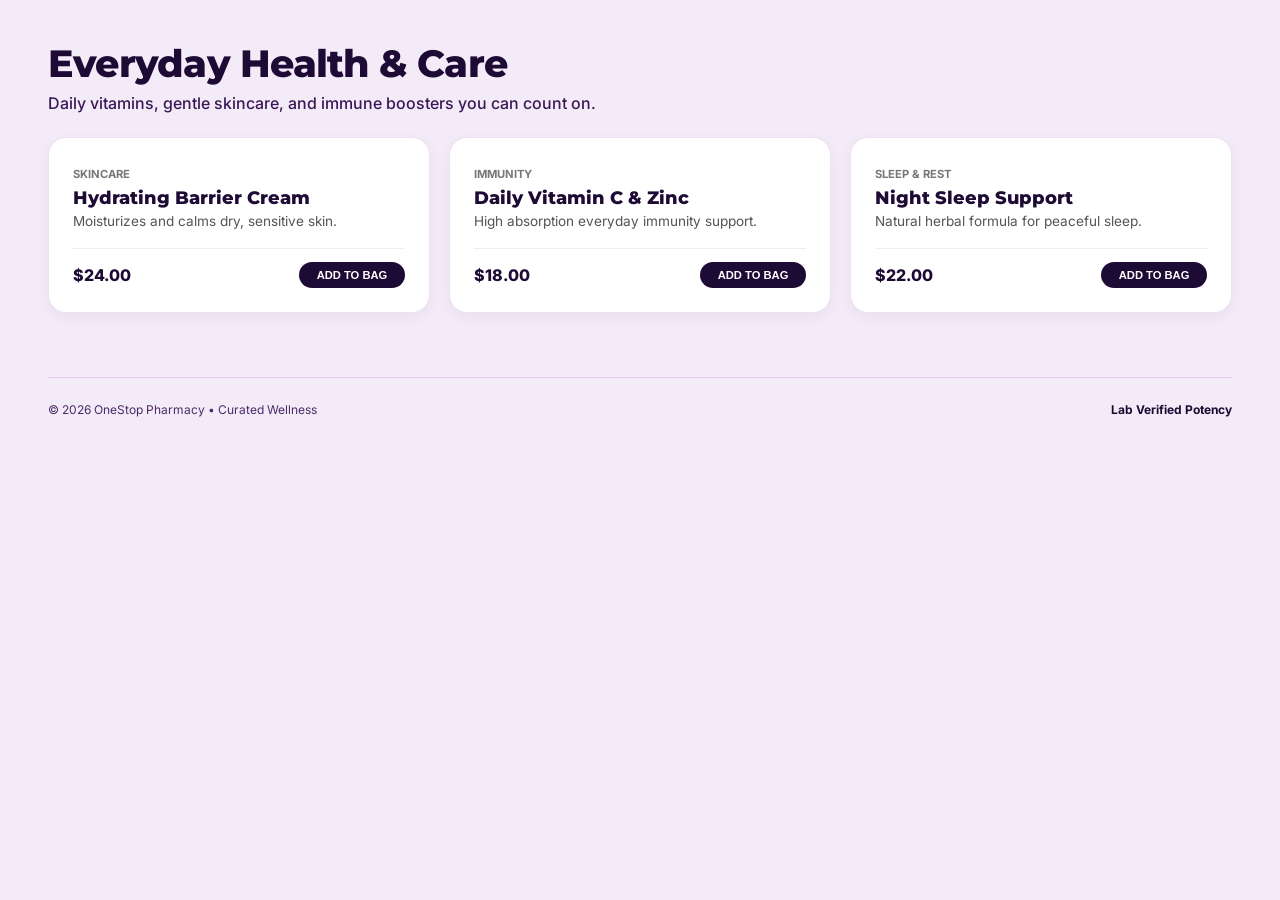
==== pages/apothecary.html @ 6bc8ae05 "Initial commit: Ready for deployment" ====
<!DOCTYPE html>
<html lang="en">
<head>
  <meta charset="UTF-8">
  <link rel="stylesheet" href="../styles.css">
  <style>
    /* Universal Smooth Transitions */
    *, html, body, .item, button, span, h4, p, div, svg {
      transition: background-color 0.4s ease, color 0.4s ease, border-color 0.4s ease, box-shadow 0.4s ease;
    }
    html, body { background: #F3EBF7 !important; background-color: #F3EBF7 !important; color: #1D0A35 !important; height: 100%; margin: 0; padding: 0; }
    body { padding: 2.5rem 3rem 4rem 3rem; overflow-y: auto; -webkit-overflow-scrolling: touch; box-sizing: border-box; }
    .store-title { font-size: 2.4rem; font-weight: 800; letter-spacing: -0.02em; color: #1D0A35 !important; font-family: 'Montserrat', sans-serif; }
    .store-desc { color: #3b1856 !important; margin-top: 0.4rem; font-size: 1rem; font-weight: 500; }
    .grid { display: grid; grid-template-columns: repeat(auto-fit, minmax(240px, 1fr)); gap: 1.2rem; margin-top: 1.5rem; }
    .item { background: #FFFFFF !important; padding: 1.5rem; border-radius: 18px; border: 1px solid rgba(216, 180, 226, 0.4); display: flex; flex-direction: column; justify-content: space-between; box-shadow: 0 4px 15px rgba(29, 10, 53, 0.05); }
    .price-row { display: flex; justify-content: space-between; align-items: center; margin-top: 1.2rem; border-top: 1px solid #eee; padding-top: 0.8rem; }
    
    /* Light Theme override */
    body.light-theme, html.light-theme { background: #D8B4E2 !important; background-color: #D8B4E2 !important; }
    @media (max-width: 600px) { body { padding: 1.5rem 1.2rem 3rem 1.2rem; } }
  </style>
</head>
<body>
  <h2 class="store-title">Everyday Health & Care</h2>
  <p class="store-desc">Daily vitamins, gentle skincare, and immune boosters you can count on.</p>

  <div class="grid" id="productGrid">
    <div class="item" data-name="hydrating barrier cream skincare">
      <div>
        <span style="font-size: 0.7rem; font-weight: 700; color: #777; text-transform: uppercase;">Skincare</span>
        <h4 style="margin-top: 0.3rem; font-size: 1.1rem; font-weight: 800; color: #1D0A35;">Hydrating Barrier Cream</h4>
        <p style="font-size: 0.85rem; margin-top: 0.3rem; color: #555;">Moisturizes and calms dry, sensitive skin.</p>
      </div>
      <div class="price-row">
        <span style="font-weight: 800; font-size: 1rem; color: #1D0A35;">$24.00</span>
        <button onclick="addToBag(this)" style="background: #1D0A35; color: #FFF; padding: 0.45rem 1.1rem; border: none; cursor: pointer; border-radius: 9999px; font-weight: 700; font-size: 0.7rem; text-transform: uppercase;">Add to Bag</button>
      </div>
    </div>

    <div class="item" data-name="daily vitamin c zinc immunity">
      <div>
        <span style="font-size: 0.7rem; font-weight: 700; color: #777; text-transform: uppercase;">Immunity</span>
        <h4 style="margin-top: 0.3rem; font-size: 1.1rem; font-weight: 800; color: #1D0A35;">Daily Vitamin C & Zinc</h4>
        <p style="font-size: 0.85rem; margin-top: 0.3rem; color: #555;">High absorption everyday immunity support.</p>
      </div>
      <div class="price-row">
        <span style="font-weight: 800; font-size: 1rem; color: #1D0A35;">$18.00</span>
        <button onclick="addToBag(this)" style="background: #1D0A35; color: #FFF; padding: 0.45rem 1.1rem; border: none; cursor: pointer; border-radius: 9999px; font-weight: 700; font-size: 0.7rem; text-transform: uppercase;">Add to Bag</button>
      </div>
    </div>

    <div class="item" data-name="night sleep support rest recovery">
      <div>
        <span style="font-size: 0.7rem; font-weight: 700; color: #777; text-transform: uppercase;">Sleep & Rest</span>
        <h4 style="margin-top: 0.3rem; font-size: 1.1rem; font-weight: 800; color: #1D0A35;">Night Sleep Support</h4>
        <p style="font-size: 0.85rem; margin-top: 0.3rem; color: #555;">Natural herbal formula for peaceful sleep.</p>
      </div>
      <div class="price-row">
        <span style="font-weight: 800; font-size: 1rem; color: #1D0A35;">$22.00</span>
        <button onclick="addToBag(this)" style="background: #1D0A35; color: #FFF; padding: 0.45rem 1.1rem; border: none; cursor: pointer; border-radius: 9999px; font-weight: 700; font-size: 0.7rem; text-transform: uppercase;">Add to Bag</button>
      </div>
    </div>
  </div>

  <footer style="margin-top: 4rem; padding-top: 1.5rem; border-top: 1px solid rgba(216, 180, 226, 0.5); display: flex; justify-content: space-between; align-items: center; font-size: 0.75rem; color: #4A2B68;">
    <div>&copy; 2026 OneStop Pharmacy &bull; Curated Wellness</div>
    <div style="font-weight: 700; color: #1D0A35;">Lab Verified Potency</div>
  </footer>

  <script>
    function addToBag(btn) {
      const itemContainer = btn.closest('.item');
      const itemName = itemContainer.querySelector('h4').textContent.trim();
      const priceText = itemContainer.querySelector('.price-row span').textContent;
      const itemPrice = parseFloat(priceText.replace('$', ''));

      btn.textContent = 'Added ✓';
      btn.style.background = '#22C55E';
      btn.style.color = '#FFFFFF';
      setTimeout(() => {
        btn.textContent = 'Add to Bag';
        btn.style.background = document.body.classList.contains('light-theme') ? '#D8B4E2' : '#1D0A35';
        btn.style.color = document.body.classList.contains('light-theme') ? '#1D0A35' : '#FFFFFF';
      }, 1500);

      if (window.parent) {
        window.parent.postMessage({
          type: 'ADD_TO_CART',
          item: { 
            id: itemName.toLowerCase().replace(/[^a-z0-9]/g, '-'), 
            name: itemName, 
            price: itemPrice 
          }
        }, '*');
      }
    }

    window.addEventListener('message', (e) => {
      if (!e.data) return;
      if (e.data.type === 'SEARCH') {
        const q = e.data.query.toLowerCase();
        document.querySelectorAll('.item').forEach(item => {
          const text = item.getAttribute('data-name') || '';
          item.style.display = text.includes(q) ? 'flex' : 'none';
        });
      } else if (e.data.type === 'THEME_CHANGE') {
        const isLight = e.data.theme === 'light';
        if (isLight) {
          document.body.classList.add('light-theme');
          document.documentElement.classList.add('light-theme');
        } else {
          document.body.classList.remove('light-theme');
          document.documentElement.classList.remove('light-theme');
        }
      } else if (e.data.type === 'WAKE_UP') {
        window.dispatchEvent(new Event('resize'));
        document.body.style.transform = 'translateZ(0)';
        setTimeout(() => document.body.style.transform = 'none', 50);
      }
    });

    if (window.parent && window.parent.document.body.classList.contains('light-theme')) {
      document.body.classList.add('light-theme');
      document.documentElement.classList.add('light-theme');
    }
  </script>
</body>
</html>
---- styles.css ----
@import url('https://fonts.googleapis.com/css2?family=Inter:wght@300;400;500;600&family=Montserrat:wght@500;600;700;800;900&display=swap');

:root {
  --color-dark: #11051F;
  --color-purple: #1D0A35;
  --color-deep: #280E48;
  --color-lilac: #D8B4E2;
  --color-light-lilac: #F3EBF7;
  --color-white: #FFFFFF;
}

* { box-sizing: border-box; margin: 0; padding: 0; }

body { font-family: 'Inter', sans-serif; }

h1, h2, h3, h4, .font-heading { font-family: 'Montserrat', sans-serif; }

/* ISOLATES BACKGROUND TO MAIN WINDOW ONLY */
body.main-app {
  background-color: var(--color-dark);
  color: var(--color-white);
  overflow: hidden;
  height: 100vh; width: 100vw;
  transition: background-color 0.4s ease, color 0.4s ease;
}

/* =========================================================
   TRUE FROSTED GLASS HEADER
   ========================================================= */
.site-header {
  position: fixed; top: 0; left: 0; right: 0; height: 75px; z-index: 100;
  display: flex; align-items: center; justify-content: space-between; padding: 0 1.5rem;
  background: rgba(29, 10, 53, 0.55);
  -webkit-backdrop-filter: blur(20px) saturate(180%);
  backdrop-filter: blur(20px) saturate(180%);
  border-bottom: 1px solid rgba(216, 180, 226, 0.25);
  box-shadow: 0 8px 32px rgba(0, 0, 0, 0.25);
  gap: 0.75rem;
  transition: background 0.4s ease, border-color 0.4s ease, box-shadow 0.4s ease;
}

.logo-wrap { display: flex; align-items: center; gap: 0.5rem; cursor: pointer; flex-shrink: 0; }
.brand-logo { height: 38px; width: auto; object-fit: contain; }
.logo-fallback { display: flex; align-items: center; gap: 0.5rem; }
.logo-badge { width: 32px; height: 32px; border-radius: 50%; background: var(--color-lilac); color: var(--color-purple); display: flex; align-items: center; justify-content: center; font-weight: 800; font-size: 0.8rem; }

/* Responsive Search Bar */
.header-search-wrap { flex: 1; max-width: 440px; min-width: 130px; margin: 0 0.5rem; }
.header-search-box { display: flex; align-items: center; background: rgba(255, 255, 255, 0.1); border: 1px solid rgba(216, 180, 226, 0.3); border-radius: 9999px; padding: 0.25rem 0.35rem 0.25rem 0.75rem; transition: all 0.3s ease; }
.header-search-box:focus-within { background: rgba(255, 255, 255, 0.18); border-color: var(--color-lilac); box-shadow: 0 0 16px rgba(216, 180, 226, 0.35); }
.search-icon { width: 15px; height: 15px; stroke: var(--color-lilac); opacity: 0.9; flex-shrink: 0; margin-right: 0.4rem; transition: stroke 0.4s ease; }
.header-search-box input { flex: 1; width: 100%; background: transparent; border: none; outline: none; color: var(--color-white); font-family: 'Inter', sans-serif; font-size: 0.82rem; min-width: 40px; transition: color 0.4s ease; }
.header-search-box input::placeholder { color: rgba(216, 180, 226, 0.6); font-size: 0.78rem; transition: color 0.4s ease; }
.search-submit-btn { background: var(--color-lilac); color: var(--color-purple); border: none; border-radius: 9999px; padding: 0.38rem 0.85rem; font-family: 'Montserrat', sans-serif; font-size: 0.68rem; font-weight: 700; letter-spacing: 0.05em; text-transform: uppercase; cursor: pointer; flex-shrink: 0; transition: all 0.2s ease; }
.search-submit-btn:hover { background: var(--color-white); }

/* Nav Actions */
.nav-actions { display: flex; align-items: center; flex-shrink: 0; }
.btn-icon-toggle { width: 42px; height: 42px; border-radius: 50%; border: 1px solid rgba(216, 180, 226, 0.3); background: rgba(216, 180, 226, 0.1); display: flex; flex-direction: column; align-items: center; justify-content: center; gap: 4px; cursor: pointer; transition: all 0.3s cubic-bezier(0.16, 1, 0.3, 1); padding: 0; }
.btn-icon-toggle:hover { background: var(--color-lilac); border-color: var(--color-lilac); box-shadow: 0 0 14px rgba(216, 180, 226, 0.25); }
.btn-icon-toggle .bar { display: block; width: 17px; height: 2px; background-color: var(--color-white); border-radius: 2px; transition: transform 0.3s ease, opacity 0.3s ease, background-color 0.4s ease; }
.btn-icon-toggle:hover .bar { background-color: var(--color-purple); }
.btn-icon-toggle.is-open { background: var(--color-lilac); border-color: var(--color-lilac); }
.btn-icon-toggle.is-open .bar { background-color: var(--color-purple); }
.btn-icon-toggle.is-open .bar-1 { transform: translateY(6px) rotate(45deg); }
.btn-icon-toggle.is-open .bar-2 { opacity: 0; transform: scaleX(0); }
.btn-icon-toggle.is-open .bar-3 { transform: translateY(-6px) rotate(-45deg); }

/* =========================================================
   STAGE & CARDS: POSITIONED WITH SAFE CLEARANCE UNDER HEADER
   ========================================================= */
.deck-stage { position: relative; width: 100vw; height: 100vh; padding-top: 95px; padding-bottom: 25px; padding-left: 1rem; padding-right: 1rem; display: flex; justify-content: center; align-items: flex-start; perspective: 1800px; box-sizing: border-box; }
.page-card { position: absolute; width: 94%; max-width: 1080px; height: calc(100vh - 130px); border-radius: 24px; box-shadow: 0 20px 45px rgba(0, 0, 0, 0.5), 0 0 0 1px rgba(255, 255, 255, 0.1); overflow: hidden; transition: transform 0.6s cubic-bezier(0.16, 1, 0.3, 1), opacity 0.4s ease, box-shadow 0.6s ease, background-color 0.4s ease, border-color 0.4s ease; transform-origin: center top; }
.card-frame { width: 100%; height: calc(100% - 50px); border: none; background: transparent; display: block; transition: background-color 0.4s ease; }
.card-tab-header { height: 50px; padding: 0 1.5rem; display: flex; align-items: center; justify-content: space-between; cursor: pointer; border-bottom: 1px solid rgba(0, 0, 0, 0.08); transition: border-color 0.4s ease; }
.card-tab-header.dark { border-bottom: 1px solid rgba(255, 255, 255, 0.1); }
.tab-index { font-family: monospace; font-size: 0.72rem; letter-spacing: 0.12em; font-weight: 700; transition: color 0.4s ease; }
.tab-title { font-size: 0.72rem; letter-spacing: 0.1em; text-transform: uppercase; font-weight: 700; transition: color 0.4s ease; }

.deck-stage:not(.deck-active) .page-card { pointer-events: none; opacity: 0; transform: translateY(60px) scale(0.92); }
.deck-stage:not(.deck-active) .page-card.is-selected { pointer-events: auto !important; opacity: 1 !important; z-index: 50 !important; transform: translateY(0) scale(1) !important; }
.deck-stage:not(.deck-active) .page-card.is-selected .card-frame { pointer-events: auto !important; }

.deck-stage.deck-active .page-card { pointer-events: auto !important; cursor: pointer; }
.deck-stage.deck-active .card-frame { pointer-events: none !important; }
.deck-stage.deck-active .page-card[data-index="0"] { z-index: 10; transform: translateY(0px) translateZ(-150px) scale(0.89); }
.deck-stage.deck-active .page-card[data-index="1"] { z-index: 20; transform: translateY(60px) translateZ(-100px) scale(0.92); }
.deck-stage.deck-active .page-card[data-index="2"] { z-index: 30; transform: translateY(120px) translateZ(-50px) scale(0.95); }
.deck-stage.deck-active .page-card[data-index="3"] { z-index: 40; transform: translateY(180px) translateZ(0px) scale(0.98); }
.deck-stage.deck-active .page-card:hover { filter: brightness(1.06); }

.home-content { padding: 3rem 2.5rem; display: flex; flex-direction: column; justify-content: space-between; height: calc(100% - 50px); overflow-y: auto; }
.motto-tag { display: inline-block; padding: 0.4rem 1rem; border-radius: 9999px; background: rgba(216, 180, 226, 0.12); border: 1px solid rgba(216, 180, 226, 0.3); font-size: 0.72rem; font-weight: 700; text-transform: uppercase; letter-spacing: 0.12em; color: var(--color-lilac); margin-bottom: 1.5rem; transition: background-color 0.4s ease, border-color 0.4s ease, color 0.4s ease; }
.hero-heading { font-size: clamp(2rem, 4.2vw, 3.8rem); font-weight: 900; line-height: 1.1; letter-spacing: -0.02em; max-width: 850px; transition: color 0.4s ease; }
.hero-subtext { margin-top: 1.2rem; font-size: 1rem; color: rgba(255, 255, 255, 0.75); max-width: 580px; font-weight: 300; line-height: 1.6; transition: color 0.4s ease; }
.hero-actions { display: flex; gap: 1rem; margin-top: 2rem; }
.btn-pill { padding: 0.65rem 1.4rem; border-radius: 9999px; border: 1px solid rgba(216, 180, 226, 0.35); background: rgba(216, 180, 226, 0.1); color: var(--color-white); font-family: 'Montserrat', sans-serif; font-size: 0.72rem; font-weight: 700; letter-spacing: 0.08em; text-transform: uppercase; cursor: pointer; transition: all 0.25s ease; }
.btn-primary { background: var(--color-lilac) !important; color: var(--color-purple) !important; padding: 0.85rem 1.8rem; font-size: 0.78rem; }
.btn-primary:hover { background: var(--color-white) !important; }
.home-content footer, .home-content footer div { transition: color 0.4s ease, border-color 0.4s ease; }

::-webkit-scrollbar { width: 6px; }
::-webkit-scrollbar-track { background: transparent; }
::-webkit-scrollbar-thumb { background: rgba(216, 180, 226, 0.3); border-radius: 9999px; }
::-webkit-scrollbar-thumb:hover { background: rgba(216, 180, 226, 0.6); }

@media (max-width: 600px) {
  .site-header { padding: 0 0.75rem; }
  .header-search-wrap { margin: 0 0.35rem; }
  .header-search-box input::placeholder { font-size: 0.7rem; }
  .search-submit-btn { padding: 0.35rem 0.6rem; font-size: 0.62rem; }
  .home-content { padding: 1.5rem; }
}

/* =========================================================
   DARK THEME (DEFAULT) CARD COLORS
   ========================================================= */
body:not(.light-theme) .page-card[data-page="home"] { background-color: #1D0A35 !important; color: #FFFFFF !important; border: 1px solid rgba(216, 180, 226, 0.3) !important; }
body:not(.light-theme) .page-card[data-page="home"] .tab-index { color: #D8B4E2 !important; }
body:not(.light-theme) .page-card[data-page="home"] .tab-title { color: rgba(255, 255, 255, 0.65) !important; }

body:not(.light-theme) .page-card[data-page="consultation"] { background-color: #D8B4E2 !important; color: #1D0A35 !important; border: 1px solid rgba(255, 255, 255, 0.4) !important; }
body:not(.light-theme) .page-card[data-page="consultation"] .tab-index { color: #1D0A35 !important; }
body:not(.light-theme) .page-card[data-page="consultation"] .tab-title { color: rgba(29, 10, 53, 0.7) !important; }

body:not(.light-theme) .page-card[data-page="apothecary"] { background-color: #F3EBF7 !important; color: #1D0A35 !important; border: 1px solid rgba(216, 180, 226, 0.5) !important; }
body:not(.light-theme) .page-card[data-page="apothecary"] .tab-index { color: #1D0A35 !important; }
body:not(.light-theme) .page-card[data-page="apothecary"] .tab-title { color: rgba(29, 10, 53, 0.7) !important; }

body:not(.light-theme) .page-card[data-page="dispensary"] { background-color: #FFFFFF !important; color: #1D0A35 !important; border: 1px solid rgba(0, 0, 0, 0.08) !important; }
body:not(.light-theme) .page-card[data-page="dispensary"] .tab-index { color: #1D0A35 !important; }
body:not(.light-theme) .page-card[data-page="dispensary"] .tab-title { color: rgba(29, 10, 53, 0.6) !important; }

/* =========================================================
   FLOATING THEME TOGGLE BUTTON
   ========================================================= */
.floating-theme-btn { position: fixed; bottom: 24px; right: 24px; width: 48px; height: 48px; border-radius: 50%; background: #280E48; border: 1.5px solid #D8B4E2; color: #D8B4E2; display: flex; align-items: center; justify-content: center; cursor: pointer; z-index: 9999; box-shadow: 0 10px 25px rgba(0, 0, 0, 0.4); transition: all 0.3s cubic-bezier(0.16, 1, 0.3, 1); }
.floating-theme-btn:hover { transform: scale(1.08); }
.floating-theme-btn .theme-icon { width: 20px; height: 20px; transition: opacity 0.4s ease; }

/* =========================================================
   LIGHT THEME (REVERSED CARD COLORS)
   ========================================================= */
body.main-app.light-theme { background-color: #F7F3FA !important; color: #1D0A35 !important; }
body.main-app.light-theme .site-header { background: rgba(255, 255, 255, 0.75) !important; border-bottom: 1px solid rgba(29, 10, 53, 0.12) !important; box-shadow: 0 8px 30px rgba(29, 10, 53, 0.06) !important; }
body.main-app.light-theme .header-search-box { background: rgba(29, 10, 53, 0.05) !important; border-color: rgba(29, 10, 53, 0.2) !important; }
body.main-app.light-theme .header-search-box input { color: #1D0A35 !important; }
body.main-app.light-theme .header-search-box input::placeholder { color: rgba(29, 10, 53, 0.5) !important; }
body.main-app.light-theme .search-icon { stroke: #1D0A35 !important; }
body.main-app.light-theme .btn-icon-toggle { background: rgba(29, 10, 53, 0.06) !important; border-color: rgba(29, 10, 53, 0.2) !important; }
body.main-app.light-theme .btn-icon-toggle .bar { background-color: #1D0A35 !important; }

/* Card 01: Home -> Pure White */
body.light-theme .page-card[data-page="home"] { background-color: #FFFFFF !important; color: #1D0A35 !important; border: 1px solid rgba(29, 10, 53, 0.12) !important; box-shadow: 0 20px 45px rgba(29, 10, 53, 0.08) !important; }
body.light-theme .page-card[data-page="home"] .card-tab-header { border-bottom: 1px solid rgba(29, 10, 53, 0.08) !important; }
body.light-theme .page-card[data-page="home"] .tab-index { color: #1D0A35 !important; }
body.light-theme .page-card[data-page="home"] .tab-title { color: rgba(29, 10, 53, 0.6) !important; }
body.light-theme .page-card[data-page="home"] .hero-heading { color: #1D0A35 !important; }
body.light-theme .page-card[data-page="home"] .hero-subtext { color: rgba(29, 10, 53, 0.75) !important; }
body.light-theme .page-card[data-page="home"] .motto-tag { background: rgba(216, 180, 226, 0.25) !important; border-color: rgba(216, 180, 226, 0.6) !important; color: #1D0A35 !important; }
body.light-theme .page-card[data-page="home"] footer { border-top-color: rgba(29, 10, 53, 0.1) !important; color: rgba(29, 10, 53, 0.5) !important; }
body.light-theme .page-card[data-page="home"] footer div:last-child { color: #1D0A35 !important; }

/* Card 02: Consultation -> Pale Lilac */
body.light-theme .page-card[data-page="consultation"] { background-color: #F3EBF7 !important; color: #1D0A35 !important; border: 1px solid rgba(216, 180, 226, 0.5) !important; }
body.light-theme .page-card[data-page="consultation"] .card-tab-header { border-bottom: 1px solid rgba(29, 10, 53, 0.1) !important; }
body.light-theme .page-card[data-page="consultation"] .tab-index { color: #1D0A35 !important; }
body.light-theme .page-card[data-page="consultation"] .tab-title { color: rgba(29, 10, 53, 0.7) !important; }

/* Card 03: Apothecary -> Soft Lilac */
body.light-theme .page-card[data-page="apothecary"] { background-color: #D8B4E2 !important; color: #1D0A35 !important; border: 1px solid rgba(255, 255, 255, 0.5) !important; }
body.light-theme .page-card[data-page="apothecary"] .card-tab-header { border-bottom: 1px solid rgba(29, 10, 53, 0.15) !important; }
body.light-theme .page-card[data-page="apothecary"] .tab-index { color: #1D0A35 !important; }
body.light-theme .page-card[data-page="apothecary"] .tab-title { color: rgba(29, 10, 53, 0.7) !important; }

/* Card 04: Dispensary -> Deep Royal Purple */
body.light-theme .page-card[data-page="dispensary"] { background-color: #1D0A35 !important; color: #FFFFFF !important; border: 1px solid rgba(216, 180, 226, 0.3) !important; }
body.light-theme .page-card[data-page="dispensary"] .card-tab-header { border-bottom: 1px solid rgba(255, 255, 255, 0.1) !important; }
body.light-theme .page-card[data-page="dispensary"] .tab-index { color: #D8B4E2 !important; }
body.light-theme .page-card[data-page="dispensary"] .tab-title { color: rgba(255, 255, 255, 0.65) !important; }
/* =========================================================
   CART WIDGET STYLING
   ========================================================= */
.cart-widget { position: relative; display: flex; align-items: center; justify-content: center; width: 42px; height: 42px; border-radius: 50%; background: rgba(216, 180, 226, 0.1); border: 1px solid rgba(216, 180, 226, 0.3); margin-right: 0.75rem; cursor: pointer; transition: all 0.3s cubic-bezier(0.16, 1, 0.3, 1); }
.cart-widget:hover { background: var(--color-lilac); border-color: var(--color-lilac); box-shadow: 0 0 14px rgba(216, 180, 226, 0.25); }
.cart-widget svg { width: 18px; height: 18px; stroke: var(--color-white); transition: stroke 0.4s ease; }
.cart-widget:hover svg { stroke: var(--color-purple); }

.cart-badge { position: absolute; top: -4px; right: -4px; background: #EF4444; color: #FFF; font-size: 0.65rem; font-weight: 800; font-family: monospace; width: 18px; height: 18px; border-radius: 50%; display: flex; align-items: center; justify-content: center; box-shadow: 0 2px 5px rgba(0,0,0,0.2); transition: transform 0.2s ease; }
.cart-badge.pop { transform: scale(1.3); }

/* Light Theme overrides for cart */
body.main-app.light-theme .cart-widget { background: rgba(29, 10, 53, 0.06); border-color: rgba(29, 10, 53, 0.2); }
body.main-app.light-theme .cart-widget svg { stroke: #1D0A35; }
/* =========================================================
   CART DRAWER
   ========================================================= */
.cart-drawer {
  position: fixed; top: 0; right: -100%; width: 100%; max-width: 400px; height: 100vh;
  background: rgba(17, 5, 31, 0.85);
  -webkit-backdrop-filter: blur(25px) saturate(200%);
  backdrop-filter: blur(25px) saturate(200%);
  z-index: 99999; display: flex; flex-direction: column;
  border-left: 1px solid rgba(216, 180, 226, 0.2);
  box-shadow: -10px 0 40px rgba(0, 0, 0, 0.5);
  transition: right 0.5s cubic-bezier(0.16, 1, 0.3, 1), background-color 0.4s ease;
}
.cart-drawer.is-open { right: 0; }

.cart-drawer-header { padding: 1.5rem; display: flex; justify-content: space-between; align-items: center; border-bottom: 1px solid rgba(216, 180, 226, 0.15); }
.close-cart-btn { background: none; border: none; color: var(--color-white); font-size: 2rem; line-height: 1; cursor: pointer; transition: color 0.2s ease; }
.close-cart-btn:hover { color: var(--color-lilac); }

.cart-items-container { flex: 1; overflow-y: auto; padding: 1.5rem; display: flex; flex-direction: column; gap: 1rem; }
.cart-item-row { display: flex; justify-content: space-between; align-items: center; background: rgba(255, 255, 255, 0.05); padding: 1rem; border-radius: 12px; border: 1px solid rgba(216, 180, 226, 0.1); }
.cart-item-info h5 { font-size: 0.85rem; font-weight: 700; margin-bottom: 0.2rem; }
.cart-item-info p { font-size: 0.75rem; color: rgba(255, 255, 255, 0.6); }

.cart-drawer-footer { padding: 1.5rem; border-top: 1px solid rgba(216, 180, 226, 0.15); background: rgba(0, 0, 0, 0.2); }
.cart-total-row { display: flex; justify-content: space-between; font-size: 1.1rem; text-transform: uppercase; letter-spacing: 0.05em; }

/* Light Theme overrides */
body.main-app.light-theme .cart-drawer { background: rgba(247, 243, 250, 0.85); border-left-color: rgba(29, 10, 53, 0.15); box-shadow: -10px 0 40px rgba(29, 10, 53, 0.1); }
body.main-app.light-theme .close-cart-btn { color: var(--color-purple); }
body.main-app.light-theme .cart-item-row { background: #FFFFFF; border-color: rgba(29, 10, 53, 0.1); }
body.main-app.light-theme .cart-item-info p { color: rgba(29, 10, 53, 0.6); }
body.main-app.light-theme .cart-drawer-footer { background: rgba(255, 255, 255, 0.5); border-top-color: rgba(29, 10, 53, 0.15); }

/* =========================================================
   CART DELETE BTN & GLOBAL MODALS
   ========================================================= */
.remove-item-btn { background: none; border: none; color: #EF4444; font-size: 1.4rem; cursor: pointer; line-height: 1; padding-left: 0.8rem; transition: transform 0.2s ease; }
.remove-item-btn:hover { transform: scale(1.2); }

.modal-overlay { display: none; position: fixed; inset: 0; background: rgba(17, 5, 31, 0.75); backdrop-filter: blur(8px); align-items: center; justify-content: center; z-index: 999999; padding: 1rem; opacity: 0; transition: opacity 0.3s ease; }
.modal-overlay.show { display: flex; opacity: 1; }
.modal-box { background: #FFFFFF; padding: 2rem; border-radius: 20px; box-shadow: 0 20px 40px rgba(0, 0, 0, 0.35); transform: translateY(20px); transition: transform 0.3s ease; }
.modal-overlay.show .modal-box { transform: translateY(0); }
body.main-app.light-theme .modal-box { background: #F3EBF7; }

/* =========================================================
   MOBILE HEADER FIX (Prevents Cart Drop-off)
   ========================================================= */
@media (max-width: 600px) {
  .site-header { padding: 0 0.6rem; gap: 0.4rem; }
  .brand-logo { height: 26px; }
  .header-search-wrap { margin: 0; min-width: 100px; }
  .header-search-box { padding: 0.2rem 0.2rem 0.2rem 0.5rem; }
  .cart-widget { width: 34px; height: 34px; margin-right: 0.25rem; }
  .cart-widget svg { width: 15px; height: 15px; }
  .btn-icon-toggle { width: 34px; height: 34px; }
  .btn-icon-toggle .bar { width: 14px; }
}
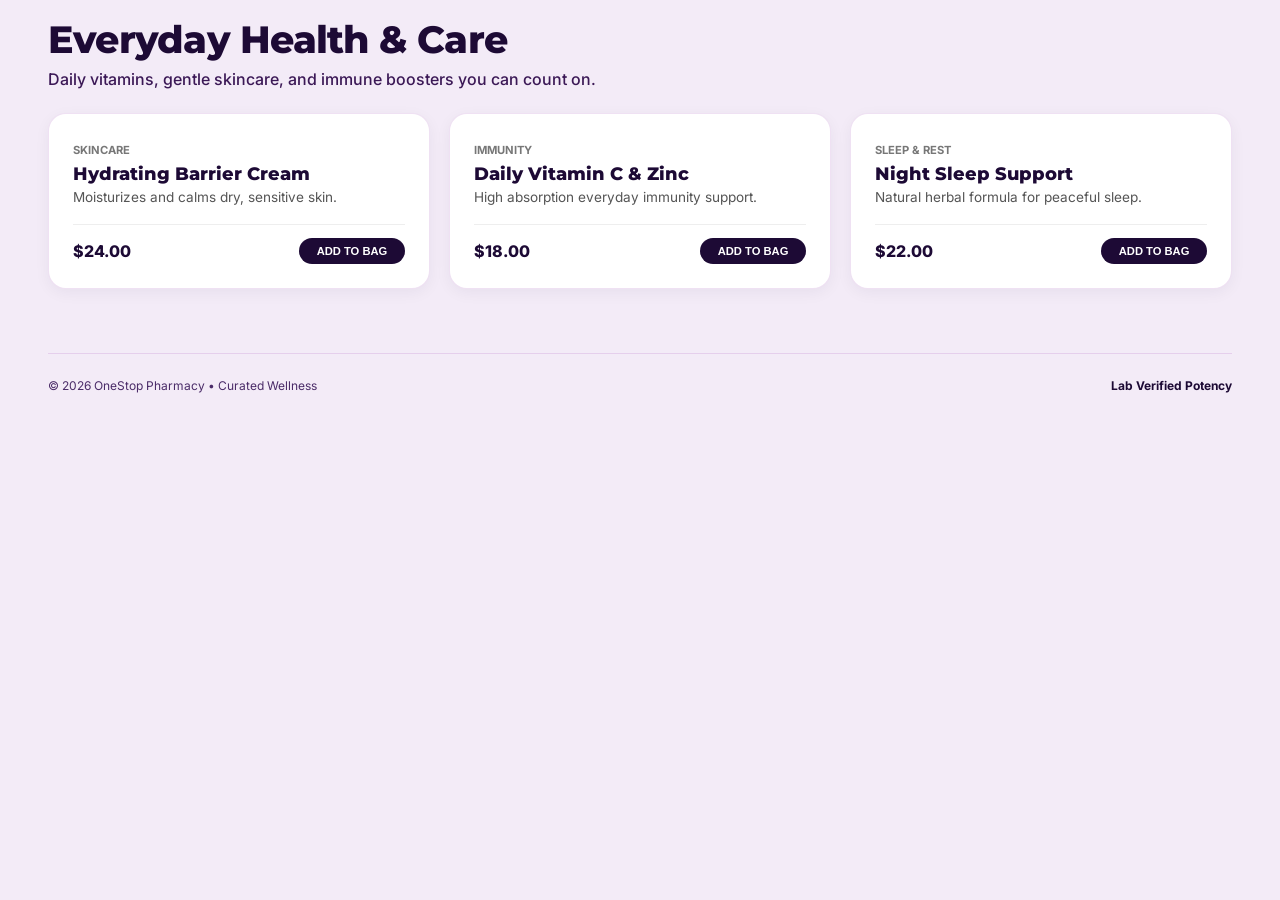
==== commit a41af472: "fix: resolve mobile deck gap and force correct theme logo visibility" ====
--- a/pages/apothecary.html
+++ b/pages/apothecary.html
@@ -9,8 +9,7 @@
       transition: background-color 0.4s ease, color 0.4s ease, border-color 0.4s ease, box-shadow 0.4s ease;
     }
     html, body { background: #F3EBF7 !important; background-color: #F3EBF7 !important; color: #1D0A35 !important; height: 100%; margin: 0; padding: 0; }
-    body { padding: 2.5rem 3rem 4rem 3rem; overflow-y: auto; -webkit-overflow-scrolling: touch; box-sizing: border-box; }
-    .store-title { font-size: 2.4rem; font-weight: 800; letter-spacing: -0.02em; color: #1D0A35 !important; font-family: 'Montserrat', sans-serif; }
+body { padding: 1rem 3rem 4rem 3rem; overflow-y: auto; -webkit-overflow-scrolling: touch; box-sizing: border-box; }    .store-title { font-size: 2.4rem; font-weight: 800; letter-spacing: -0.02em; color: #1D0A35 !important; font-family: 'Montserrat', sans-serif; }
     .store-desc { color: #3b1856 !important; margin-top: 0.4rem; font-size: 1rem; font-weight: 500; }
     .grid { display: grid; grid-template-columns: repeat(auto-fit, minmax(240px, 1fr)); gap: 1.2rem; margin-top: 1.5rem; }
     .item { background: #FFFFFF !important; padding: 1.5rem; border-radius: 18px; border: 1px solid rgba(216, 180, 226, 0.4); display: flex; flex-direction: column; justify-content: space-between; box-shadow: 0 4px 15px rgba(29, 10, 53, 0.05); }
--- a/styles.css
+++ b/styles.css
@@ -77,6 +77,7 @@
 .tab-index { font-family: monospace; font-size: 0.72rem; letter-spacing: 0.12em; font-weight: 700; transition: color 0.4s ease; }
 .tab-title { font-size: 0.72rem; letter-spacing: 0.1em; text-transform: uppercase; font-weight: 700; transition: color 0.4s ease; }
 
+
 .deck-stage:not(.deck-active) .page-card { pointer-events: none; opacity: 0; transform: translateY(60px) scale(0.92); }
 .deck-stage:not(.deck-active) .page-card.is-selected { pointer-events: auto !important; opacity: 1 !important; z-index: 50 !important; transform: translateY(0) scale(1) !important; }
 .deck-stage:not(.deck-active) .page-card.is-selected .card-frame { pointer-events: auto !important; }
@@ -196,7 +197,11 @@
    CART DRAWER
    ========================================================= */
 .cart-drawer {
-  position: fixed; top: 0; right: -100%; width: 100%; max-width: 400px; height: 100vh;
+  position: fixed; top: 0; right: -100%; width: 100%; max-width: 400px; 
+  /* THE FIX: Fallback to 100%, but use 100dvh for mobile address bars */
+  height: 100%; 
+  height: 100dvh; 
+  box-sizing: border-box; 
   background: rgba(17, 5, 31, 0.85);
   -webkit-backdrop-filter: blur(25px) saturate(200%);
   backdrop-filter: blur(25px) saturate(200%);
@@ -239,15 +244,155 @@
 body.main-app.light-theme .modal-box { background: #F3EBF7; }
 
 /* =========================================================
-   MOBILE HEADER FIX (Prevents Cart Drop-off)
+   MOBILE HEADER FIX (Full-Width Search & Prominent Logo)
    ========================================================= */
 @media (max-width: 600px) {
-  .site-header { padding: 0 0.6rem; gap: 0.4rem; }
-  .brand-logo { height: 26px; }
-  .header-search-wrap { margin: 0; min-width: 100px; }
-  .header-search-box { padding: 0.2rem 0.2rem 0.2rem 0.5rem; }
-  .cart-widget { width: 34px; height: 34px; margin-right: 0.25rem; }
-  .cart-widget svg { width: 15px; height: 15px; }
-  .btn-icon-toggle { width: 34px; height: 34px; }
-  .btn-icon-toggle .bar { width: 14px; }
+  .site-header { 
+    padding: 1rem 1.2rem 1rem 1.2rem !important; 
+    flex-wrap: wrap !important; 
+    height: auto !important; 
+  }
+  
+  /* Row 1: Make logo significantly larger to balance the buttons */
+  .brand-logo { 
+    height: 42px !important; 
+    margin-right: auto; 
+  }
+  
+  .nav-actions { 
+    margin-left: auto; 
+    display: flex; 
+    align-items: center; 
+  }
+  
+  /* Row 2: Force the search pill to stretch edge-to-edge */
+  .header-search-wrap { 
+    order: 3 !important; 
+    width: 100% !important; 
+    max-width: 100% !important;
+    flex: 0 0 100% !important;
+    margin: 1.2rem 0 0.2rem 0 !important; 
+    display: flex !important;
+    box-sizing: border-box !important;
+  }
+  
+  /* Ensure the text box stretches to fill the extra space inside the pill */
+  .header-search-box {
+    flex: 1 !important;
+    width: 100% !important;
+  }
+  
+  .header-search-wrap input, 
+  .header-search-wrap button { 
+    display: block !important; 
+  }
+
+  /* Match button sizes to the new larger logo */
+  .cart-widget { width: 42px; height: 42px; margin-right: 0.5rem; }
+  .btn-icon-toggle { width: 42px; height: 42px; }
+}
+/* =========================================================
+   MOBILE HEADER: Slide-Down Search Panel & Layout
+   ========================================================= */
+.mobile-only { display: none !important; }
+
+.mobile-search-panel { 
+  position: absolute; top: 100%; left: 0; width: 100%; padding: 1rem 1.2rem; 
+  background: rgba(17, 5, 31, 0.95); 
+  -webkit-backdrop-filter: blur(25px); backdrop-filter: blur(25px); 
+  border-bottom: 1px solid rgba(216, 180, 226, 0.2);
+  transform: translateY(-100%); opacity: 0; pointer-events: none;
+  transition: all 0.4s cubic-bezier(0.16, 1, 0.3, 1);
+  z-index: -1; 
+  box-sizing: border-box;
+}
+.site-header { position: relative; z-index: 1000; }
+.mobile-search-panel.is-open { transform: translateY(0); opacity: 1; pointer-events: auto; }
+
+/* Light Theme overrides for the panel */
+body.main-app.light-theme .mobile-search-panel { background: rgba(247, 243, 250, 0.95); border-bottom-color: rgba(29, 10, 53, 0.15); }
+
+/* =========================================================
+   DESKTOP FIXES: Deck Alignment & Search Button Styling
+   ========================================================= */
+/* 1. Pull the 3D stack back up on Desktop */
+.deck {
+  top: 80px !important;
+  height: calc(100% - 80px) !important;
+}
+
+/* 2. Style the raw SEARCH button into a premium pill */
+.header-search-box button {
+  background: #1D0A35;
+  color: #FFFFFF;
+  border: none;
+  padding: 0.45rem 1.2rem;
+  border-radius: 9999px;
+  font-weight: 700;
+  font-size: 0.7rem;
+  letter-spacing: 0.05em;
+  cursor: pointer;
+  margin-left: 0.5rem;
+  transition: all 0.3s ease;
+}
+
+.header-search-box button:hover {
+  opacity: 0.8;
+}
+
+/* Light Theme override for the search button */
+body.main-app.light-theme .header-search-box button {
+  background: #D8B4E2;
+  color: #1D0A35;
+}
+
+@media (max-width: 600px) {
+  /* Restore 1-Row Layout */
+  .site-header { padding: 0.8rem 1rem !important; flex-wrap: nowrap !important; height: auto !important; }
+  
+  .brand-logo { height: 44px !important; margin-right: auto; }
+  
+  /* Hide Desktop Search completely */
+  .header-search-wrap { display: none !important; }
+  
+  /* Show Mobile Search Toggle */
+  .mobile-only { display: flex !important; }
+  
+  /* Compact Button Row */
+  .nav-actions { gap: 0.4rem; display: flex; align-items: center; }
+  .cart-widget, .btn-icon-toggle { width: 38px; height: 38px; margin: 0; }
+  
+  /* Restore original 3D stack spacing */
+  .deck { top: 90px !important; height: calc(100% - 90px) !important; }
+}
+/* =========================================================
+   LOGO THEME SWAP
+   ========================================================= */
+body.main-app.light-theme .logo-default { display: none !important; }
+body.main-app.light-theme .logo-alt { display: block !important; }
+
+/* Force desktop stack alignment */
+@media (min-width: 601px) {
+  .deck {
+    top: 68px !important;
+    height: calc(100% - 68px) !important;
+  }
+}
+/* =========================================================
+   FINAL LOGO SWAP & MOBILE GAP FIX
+   ========================================================= */
+/* Default (Dark Mode): Force the white/light logo to show */
+img[src*="dark.png"] { display: none !important; }
+img[src*="light.png"] { display: block !important; }
+
+/* Light Theme: Force the dark logo to show */
+body.main-app.light-theme img[src*="light.png"] { display: none !important; }
+body.main-app.light-theme img[src*="dark.png"] { display: block !important; }
+
+/* Pull the mobile cards up tight against the header */
+@media (max-width: 600px) {
+  .deck {
+    top: 65px !important;
+    height: calc(100% - 65px) !important;
+  }
 }
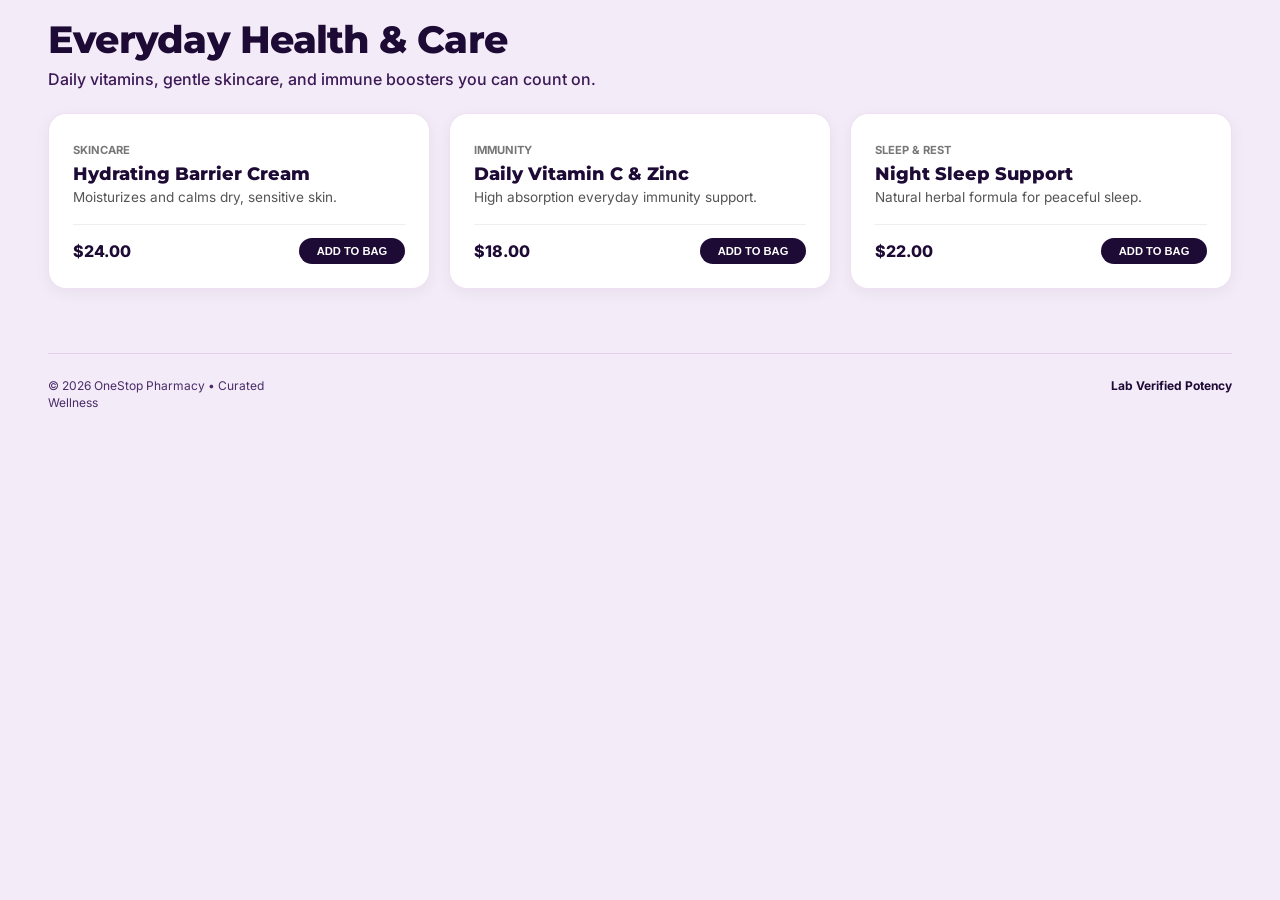
==== commit c5842b8e: "style: perfect footer padding and text wrap across all subpages" ====
--- a/pages/apothecary.html
+++ b/pages/apothecary.html
@@ -8,8 +8,13 @@
     *, html, body, .item, button, span, h4, p, div, svg {
       transition: background-color 0.4s ease, color 0.4s ease, border-color 0.4s ease, box-shadow 0.4s ease;
     }
-    html, body { background: #F3EBF7 !important; background-color: #F3EBF7 !important; color: #1D0A35 !important; height: 100%; margin: 0; padding: 0; }
-body { padding: 1rem 3rem 4rem 3rem; overflow-y: auto; -webkit-overflow-scrolling: touch; box-sizing: border-box; }    .store-title { font-size: 2.4rem; font-weight: 800; letter-spacing: -0.02em; color: #1D0A35 !important; font-family: 'Montserrat', sans-serif; }
+    
+    /* FIX: Changed height: 100% to min-height: 100% to prevent scroll trapping */
+    html, body { background: #F3EBF7 !important; background-color: #F3EBF7 !important; color: #1D0A35 !important; min-height: 100%; margin: 0; padding: 0; }
+    
+    body { padding: 1rem 3rem 2.5rem 3rem; overflow-y: auto; -webkit-overflow-scrolling: touch; box-sizing: border-box; }    
+    
+    .store-title { font-size: 2.4rem; font-weight: 800; letter-spacing: -0.02em; color: #1D0A35 !important; font-family: 'Montserrat', sans-serif; }
     .store-desc { color: #3b1856 !important; margin-top: 0.4rem; font-size: 1rem; font-weight: 500; }
     .grid { display: grid; grid-template-columns: repeat(auto-fit, minmax(240px, 1fr)); gap: 1.2rem; margin-top: 1.5rem; }
     .item { background: #FFFFFF !important; padding: 1.5rem; border-radius: 18px; border: 1px solid rgba(216, 180, 226, 0.4); display: flex; flex-direction: column; justify-content: space-between; box-shadow: 0 4px 15px rgba(29, 10, 53, 0.05); }
@@ -17,7 +22,12 @@
     
     /* Light Theme override */
     body.light-theme, html.light-theme { background: #D8B4E2 !important; background-color: #D8B4E2 !important; }
-    @media (max-width: 600px) { body { padding: 1.5rem 1.2rem 3rem 1.2rem; } }
+
+    /* Mobile overrides */
+    @media (max-width: 600px) { 
+      /* Increases bottom padding so the footer clears the floating button and frame edge */
+      body { padding: 1.5rem 1.2rem 2.0rem 1.2rem !important; } 
+    }
   </style>
 </head>
 <body>
@@ -62,9 +72,9 @@
     </div>
   </div>
 
-  <footer style="margin-top: 4rem; padding-top: 1.5rem; border-top: 1px solid rgba(216, 180, 226, 0.5); display: flex; justify-content: space-between; align-items: center; font-size: 0.75rem; color: #4A2B68;">
-    <div>&copy; 2026 OneStop Pharmacy &bull; Curated Wellness</div>
-    <div style="font-weight: 700; color: #1D0A35;">Lab Verified Potency</div>
+  <footer style="margin-top: 4rem; padding-top: 1.5rem; border-top: 1px solid rgba(216, 180, 226, 0.5); display: flex; justify-content: space-between; align-items: flex-start; font-size: 0.75rem; color: #4A2B68; line-height: 1.4;">
+    <div>&copy; 2026 OneStop Pharmacy &bull; Curated<br>Wellness</div>
+    <div style="font-weight: 700; color: #1D0A35; text-align: right;">Lab Verified Potency</div>
   </footer>
 
   <script>
--- a/styles.css
+++ b/styles.css
@@ -12,10 +12,8 @@
 * { box-sizing: border-box; margin: 0; padding: 0; }
 
 body { font-family: 'Inter', sans-serif; }
-
 h1, h2, h3, h4, .font-heading { font-family: 'Montserrat', sans-serif; }
 
-/* ISOLATES BACKGROUND TO MAIN WINDOW ONLY */
 body.main-app {
   background-color: var(--color-dark);
   color: var(--color-white);
@@ -25,10 +23,10 @@
 }
 
 /* =========================================================
-   TRUE FROSTED GLASS HEADER
+   HEADER & NAVIGATION
    ========================================================= */
 .site-header {
-  position: fixed; top: 0; left: 0; right: 0; height: 75px; z-index: 100;
+  position: fixed; top: 0; left: 0; right: 0; height: 75px; z-index: 1000;
   display: flex; align-items: center; justify-content: space-between; padding: 0 1.5rem;
   background: rgba(29, 10, 53, 0.55);
   -webkit-backdrop-filter: blur(20px) saturate(180%);
@@ -41,20 +39,27 @@
 
 .logo-wrap { display: flex; align-items: center; gap: 0.5rem; cursor: pointer; flex-shrink: 0; }
 .brand-logo { height: 38px; width: auto; object-fit: contain; }
-.logo-fallback { display: flex; align-items: center; gap: 0.5rem; }
-.logo-badge { width: 32px; height: 32px; border-radius: 50%; background: var(--color-lilac); color: var(--color-purple); display: flex; align-items: center; justify-content: center; font-weight: 800; font-size: 0.8rem; }
-
-/* Responsive Search Bar */
+
+/* CSS Logo Swapping based on Theme */
+body.main-app .logo-default { display: block; }
+body.main-app .logo-alt { display: none; }
+body.main-app.light-theme .logo-default { display: none; }
+body.main-app.light-theme .logo-alt { display: block; }
+
+/* Desktop Search Bar */
 .header-search-wrap { flex: 1; max-width: 440px; min-width: 130px; margin: 0 0.5rem; }
 .header-search-box { display: flex; align-items: center; background: rgba(255, 255, 255, 0.1); border: 1px solid rgba(216, 180, 226, 0.3); border-radius: 9999px; padding: 0.25rem 0.35rem 0.25rem 0.75rem; transition: all 0.3s ease; }
 .header-search-box:focus-within { background: rgba(255, 255, 255, 0.18); border-color: var(--color-lilac); box-shadow: 0 0 16px rgba(216, 180, 226, 0.35); }
 .search-icon { width: 15px; height: 15px; stroke: var(--color-lilac); opacity: 0.9; flex-shrink: 0; margin-right: 0.4rem; transition: stroke 0.4s ease; }
 .header-search-box input { flex: 1; width: 100%; background: transparent; border: none; outline: none; color: var(--color-white); font-family: 'Inter', sans-serif; font-size: 0.82rem; min-width: 40px; transition: color 0.4s ease; }
 .header-search-box input::placeholder { color: rgba(216, 180, 226, 0.6); font-size: 0.78rem; transition: color 0.4s ease; }
-.search-submit-btn { background: var(--color-lilac); color: var(--color-purple); border: none; border-radius: 9999px; padding: 0.38rem 0.85rem; font-family: 'Montserrat', sans-serif; font-size: 0.68rem; font-weight: 700; letter-spacing: 0.05em; text-transform: uppercase; cursor: pointer; flex-shrink: 0; transition: all 0.2s ease; }
-.search-submit-btn:hover { background: var(--color-white); }
-
-/* Nav Actions */
+
+/* Desktop Search Button Styled */
+.header-search-box button { background: var(--color-purple); color: var(--color-white); border: none; padding: 0.45rem 1.2rem; border-radius: 9999px; font-weight: 700; font-size: 0.7rem; font-family: 'Montserrat', sans-serif; letter-spacing: 0.05em; cursor: pointer; margin-left: 0.5rem; transition: all 0.3s ease; text-transform: uppercase; }
+.header-search-box button:hover { opacity: 0.8; }
+body.main-app.light-theme .header-search-box button { background: var(--color-lilac); color: var(--color-purple); }
+
+/* Nav Actions & Buttons */
 .nav-actions { display: flex; align-items: center; flex-shrink: 0; }
 .btn-icon-toggle { width: 42px; height: 42px; border-radius: 50%; border: 1px solid rgba(216, 180, 226, 0.3); background: rgba(216, 180, 226, 0.1); display: flex; flex-direction: column; align-items: center; justify-content: center; gap: 4px; cursor: pointer; transition: all 0.3s cubic-bezier(0.16, 1, 0.3, 1); padding: 0; }
 .btn-icon-toggle:hover { background: var(--color-lilac); border-color: var(--color-lilac); box-shadow: 0 0 14px rgba(216, 180, 226, 0.25); }
@@ -66,17 +71,24 @@
 .btn-icon-toggle.is-open .bar-2 { opacity: 0; transform: scaleX(0); }
 .btn-icon-toggle.is-open .bar-3 { transform: translateY(-6px) rotate(-45deg); }
 
-/* =========================================================
-   STAGE & CARDS: POSITIONED WITH SAFE CLEARANCE UNDER HEADER
-   ========================================================= */
-.deck-stage { position: relative; width: 100vw; height: 100vh; padding-top: 95px; padding-bottom: 25px; padding-left: 1rem; padding-right: 1rem; display: flex; justify-content: center; align-items: flex-start; perspective: 1800px; box-sizing: border-box; }
+/* Slide-Down Mobile Search Panel */
+.mobile-only { display: none !important; }
+.mobile-search-panel { position: absolute; top: 100%; left: 0; width: 100%; padding: 1rem 1.2rem; background: rgba(17, 5, 31, 0.95); -webkit-backdrop-filter: blur(25px); backdrop-filter: blur(25px); border-bottom: 1px solid rgba(216, 180, 226, 0.2); transform: translateY(-100%); opacity: 0; pointer-events: none; transition: all 0.4s cubic-bezier(0.16, 1, 0.3, 1); z-index: -1; box-sizing: border-box; }
+.mobile-search-panel.is-open { transform: translateY(0); opacity: 1; pointer-events: auto; }
+body.main-app.light-theme .mobile-search-panel { background: rgba(247, 243, 250, 0.95); border-bottom-color: rgba(29, 10, 53, 0.15); }
+#mobile-search-toggle svg { stroke: var(--color-white); }
+body.main-app.light-theme #mobile-search-toggle svg { stroke: var(--color-purple); }
+
+/* =========================================================
+   STAGE & CARDS (The Gap Fix is applied via padding-top here)
+   ========================================================= */
+.deck-stage { position: relative; width: 100vw; height: 100vh; padding-top: 80px; padding-bottom: 25px; padding-left: 1rem; padding-right: 1rem; display: flex; justify-content: center; align-items: flex-start; perspective: 1800px; box-sizing: border-box; }
 .page-card { position: absolute; width: 94%; max-width: 1080px; height: calc(100vh - 130px); border-radius: 24px; box-shadow: 0 20px 45px rgba(0, 0, 0, 0.5), 0 0 0 1px rgba(255, 255, 255, 0.1); overflow: hidden; transition: transform 0.6s cubic-bezier(0.16, 1, 0.3, 1), opacity 0.4s ease, box-shadow 0.6s ease, background-color 0.4s ease, border-color 0.4s ease; transform-origin: center top; }
 .card-frame { width: 100%; height: calc(100% - 50px); border: none; background: transparent; display: block; transition: background-color 0.4s ease; }
 .card-tab-header { height: 50px; padding: 0 1.5rem; display: flex; align-items: center; justify-content: space-between; cursor: pointer; border-bottom: 1px solid rgba(0, 0, 0, 0.08); transition: border-color 0.4s ease; }
 .card-tab-header.dark { border-bottom: 1px solid rgba(255, 255, 255, 0.1); }
 .tab-index { font-family: monospace; font-size: 0.72rem; letter-spacing: 0.12em; font-weight: 700; transition: color 0.4s ease; }
 .tab-title { font-size: 0.72rem; letter-spacing: 0.1em; text-transform: uppercase; font-weight: 700; transition: color 0.4s ease; }
-
 
 .deck-stage:not(.deck-active) .page-card { pointer-events: none; opacity: 0; transform: translateY(60px) scale(0.92); }
 .deck-stage:not(.deck-active) .page-card.is-selected { pointer-events: auto !important; opacity: 1 !important; z-index: 50 !important; transform: translateY(0) scale(1) !important; }
@@ -90,6 +102,7 @@
 .deck-stage.deck-active .page-card[data-index="3"] { z-index: 40; transform: translateY(180px) translateZ(0px) scale(0.98); }
 .deck-stage.deck-active .page-card:hover { filter: brightness(1.06); }
 
+/* Home Content */
 .home-content { padding: 3rem 2.5rem; display: flex; flex-direction: column; justify-content: space-between; height: calc(100% - 50px); overflow-y: auto; }
 .motto-tag { display: inline-block; padding: 0.4rem 1rem; border-radius: 9999px; background: rgba(216, 180, 226, 0.12); border: 1px solid rgba(216, 180, 226, 0.3); font-size: 0.72rem; font-weight: 700; text-transform: uppercase; letter-spacing: 0.12em; color: var(--color-lilac); margin-bottom: 1.5rem; transition: background-color 0.4s ease, border-color 0.4s ease, color 0.4s ease; }
 .hero-heading { font-size: clamp(2rem, 4.2vw, 3.8rem); font-weight: 900; line-height: 1.1; letter-spacing: -0.02em; max-width: 850px; transition: color 0.4s ease; }
@@ -105,14 +118,6 @@
 ::-webkit-scrollbar-thumb { background: rgba(216, 180, 226, 0.3); border-radius: 9999px; }
 ::-webkit-scrollbar-thumb:hover { background: rgba(216, 180, 226, 0.6); }
 
-@media (max-width: 600px) {
-  .site-header { padding: 0 0.75rem; }
-  .header-search-wrap { margin: 0 0.35rem; }
-  .header-search-box input::placeholder { font-size: 0.7rem; }
-  .search-submit-btn { padding: 0.35rem 0.6rem; font-size: 0.62rem; }
-  .home-content { padding: 1.5rem; }
-}
-
 /* =========================================================
    DARK THEME (DEFAULT) CARD COLORS
    ========================================================= */
@@ -133,14 +138,7 @@
 body:not(.light-theme) .page-card[data-page="dispensary"] .tab-title { color: rgba(29, 10, 53, 0.6) !important; }
 
 /* =========================================================
-   FLOATING THEME TOGGLE BUTTON
-   ========================================================= */
-.floating-theme-btn { position: fixed; bottom: 24px; right: 24px; width: 48px; height: 48px; border-radius: 50%; background: #280E48; border: 1.5px solid #D8B4E2; color: #D8B4E2; display: flex; align-items: center; justify-content: center; cursor: pointer; z-index: 9999; box-shadow: 0 10px 25px rgba(0, 0, 0, 0.4); transition: all 0.3s cubic-bezier(0.16, 1, 0.3, 1); }
-.floating-theme-btn:hover { transform: scale(1.08); }
-.floating-theme-btn .theme-icon { width: 20px; height: 20px; transition: opacity 0.4s ease; }
-
-/* =========================================================
-   LIGHT THEME (REVERSED CARD COLORS)
+   LIGHT THEME OVERRIDES
    ========================================================= */
 body.main-app.light-theme { background-color: #F7F3FA !important; color: #1D0A35 !important; }
 body.main-app.light-theme .site-header { background: rgba(255, 255, 255, 0.75) !important; border-bottom: 1px solid rgba(29, 10, 53, 0.12) !important; box-shadow: 0 8px 30px rgba(29, 10, 53, 0.06) !important; }
@@ -151,7 +149,7 @@
 body.main-app.light-theme .btn-icon-toggle { background: rgba(29, 10, 53, 0.06) !important; border-color: rgba(29, 10, 53, 0.2) !important; }
 body.main-app.light-theme .btn-icon-toggle .bar { background-color: #1D0A35 !important; }
 
-/* Card 01: Home -> Pure White */
+/* Card Colors - Light Theme */
 body.light-theme .page-card[data-page="home"] { background-color: #FFFFFF !important; color: #1D0A35 !important; border: 1px solid rgba(29, 10, 53, 0.12) !important; box-shadow: 0 20px 45px rgba(29, 10, 53, 0.08) !important; }
 body.light-theme .page-card[data-page="home"] .card-tab-header { border-bottom: 1px solid rgba(29, 10, 53, 0.08) !important; }
 body.light-theme .page-card[data-page="home"] .tab-index { color: #1D0A35 !important; }
@@ -162,81 +160,62 @@
 body.light-theme .page-card[data-page="home"] footer { border-top-color: rgba(29, 10, 53, 0.1) !important; color: rgba(29, 10, 53, 0.5) !important; }
 body.light-theme .page-card[data-page="home"] footer div:last-child { color: #1D0A35 !important; }
 
-/* Card 02: Consultation -> Pale Lilac */
 body.light-theme .page-card[data-page="consultation"] { background-color: #F3EBF7 !important; color: #1D0A35 !important; border: 1px solid rgba(216, 180, 226, 0.5) !important; }
 body.light-theme .page-card[data-page="consultation"] .card-tab-header { border-bottom: 1px solid rgba(29, 10, 53, 0.1) !important; }
 body.light-theme .page-card[data-page="consultation"] .tab-index { color: #1D0A35 !important; }
 body.light-theme .page-card[data-page="consultation"] .tab-title { color: rgba(29, 10, 53, 0.7) !important; }
 
-/* Card 03: Apothecary -> Soft Lilac */
 body.light-theme .page-card[data-page="apothecary"] { background-color: #D8B4E2 !important; color: #1D0A35 !important; border: 1px solid rgba(255, 255, 255, 0.5) !important; }
 body.light-theme .page-card[data-page="apothecary"] .card-tab-header { border-bottom: 1px solid rgba(29, 10, 53, 0.15) !important; }
 body.light-theme .page-card[data-page="apothecary"] .tab-index { color: #1D0A35 !important; }
 body.light-theme .page-card[data-page="apothecary"] .tab-title { color: rgba(29, 10, 53, 0.7) !important; }
 
-/* Card 04: Dispensary -> Deep Royal Purple */
 body.light-theme .page-card[data-page="dispensary"] { background-color: #1D0A35 !important; color: #FFFFFF !important; border: 1px solid rgba(216, 180, 226, 0.3) !important; }
 body.light-theme .page-card[data-page="dispensary"] .card-tab-header { border-bottom: 1px solid rgba(255, 255, 255, 0.1) !important; }
 body.light-theme .page-card[data-page="dispensary"] .tab-index { color: #D8B4E2 !important; }
 body.light-theme .page-card[data-page="dispensary"] .tab-title { color: rgba(255, 255, 255, 0.65) !important; }
-/* =========================================================
-   CART WIDGET STYLING
+
+/* =========================================================
+   FLOATING THEME TOGGLE BUTTON
+   ========================================================= */
+.floating-theme-btn { position: fixed; bottom: 24px; right: 24px; width: 48px; height: 48px; border-radius: 50%; background: #280E48; border: 1.5px solid #D8B4E2; color: #D8B4E2; display: flex; align-items: center; justify-content: center; cursor: pointer; z-index: 9999; box-shadow: 0 10px 25px rgba(0, 0, 0, 0.4); transition: all 0.3s cubic-bezier(0.16, 1, 0.3, 1); }
+.floating-theme-btn:hover { transform: scale(1.08); }
+.floating-theme-btn .theme-icon { width: 20px; height: 20px; transition: opacity 0.4s ease; }
+
+/* =========================================================
+   CART DRAWER & WIDGET
    ========================================================= */
 .cart-widget { position: relative; display: flex; align-items: center; justify-content: center; width: 42px; height: 42px; border-radius: 50%; background: rgba(216, 180, 226, 0.1); border: 1px solid rgba(216, 180, 226, 0.3); margin-right: 0.75rem; cursor: pointer; transition: all 0.3s cubic-bezier(0.16, 1, 0.3, 1); }
 .cart-widget:hover { background: var(--color-lilac); border-color: var(--color-lilac); box-shadow: 0 0 14px rgba(216, 180, 226, 0.25); }
 .cart-widget svg { width: 18px; height: 18px; stroke: var(--color-white); transition: stroke 0.4s ease; }
 .cart-widget:hover svg { stroke: var(--color-purple); }
-
 .cart-badge { position: absolute; top: -4px; right: -4px; background: #EF4444; color: #FFF; font-size: 0.65rem; font-weight: 800; font-family: monospace; width: 18px; height: 18px; border-radius: 50%; display: flex; align-items: center; justify-content: center; box-shadow: 0 2px 5px rgba(0,0,0,0.2); transition: transform 0.2s ease; }
 .cart-badge.pop { transform: scale(1.3); }
 
-/* Light Theme overrides for cart */
 body.main-app.light-theme .cart-widget { background: rgba(29, 10, 53, 0.06); border-color: rgba(29, 10, 53, 0.2); }
 body.main-app.light-theme .cart-widget svg { stroke: #1D0A35; }
-/* =========================================================
-   CART DRAWER
-   ========================================================= */
-.cart-drawer {
-  position: fixed; top: 0; right: -100%; width: 100%; max-width: 400px; 
-  /* THE FIX: Fallback to 100%, but use 100dvh for mobile address bars */
-  height: 100%; 
-  height: 100dvh; 
-  box-sizing: border-box; 
-  background: rgba(17, 5, 31, 0.85);
-  -webkit-backdrop-filter: blur(25px) saturate(200%);
-  backdrop-filter: blur(25px) saturate(200%);
-  z-index: 99999; display: flex; flex-direction: column;
-  border-left: 1px solid rgba(216, 180, 226, 0.2);
-  box-shadow: -10px 0 40px rgba(0, 0, 0, 0.5);
-  transition: right 0.5s cubic-bezier(0.16, 1, 0.3, 1), background-color 0.4s ease;
-}
+
+.cart-drawer { position: fixed; top: 0; right: -100%; width: 100%; max-width: 400px; height: 100%; height: 100dvh; box-sizing: border-box; background: rgba(17, 5, 31, 0.85); -webkit-backdrop-filter: blur(25px) saturate(200%); backdrop-filter: blur(25px) saturate(200%); z-index: 99999; display: flex; flex-direction: column; border-left: 1px solid rgba(216, 180, 226, 0.2); box-shadow: -10px 0 40px rgba(0, 0, 0, 0.5); transition: right 0.5s cubic-bezier(0.16, 1, 0.3, 1), background-color 0.4s ease; }
 .cart-drawer.is-open { right: 0; }
-
 .cart-drawer-header { padding: 1.5rem; display: flex; justify-content: space-between; align-items: center; border-bottom: 1px solid rgba(216, 180, 226, 0.15); }
 .close-cart-btn { background: none; border: none; color: var(--color-white); font-size: 2rem; line-height: 1; cursor: pointer; transition: color 0.2s ease; }
 .close-cart-btn:hover { color: var(--color-lilac); }
-
 .cart-items-container { flex: 1; overflow-y: auto; padding: 1.5rem; display: flex; flex-direction: column; gap: 1rem; }
 .cart-item-row { display: flex; justify-content: space-between; align-items: center; background: rgba(255, 255, 255, 0.05); padding: 1rem; border-radius: 12px; border: 1px solid rgba(216, 180, 226, 0.1); }
 .cart-item-info h5 { font-size: 0.85rem; font-weight: 700; margin-bottom: 0.2rem; }
 .cart-item-info p { font-size: 0.75rem; color: rgba(255, 255, 255, 0.6); }
-
 .cart-drawer-footer { padding: 1.5rem; border-top: 1px solid rgba(216, 180, 226, 0.15); background: rgba(0, 0, 0, 0.2); }
 .cart-total-row { display: flex; justify-content: space-between; font-size: 1.1rem; text-transform: uppercase; letter-spacing: 0.05em; }
 
-/* Light Theme overrides */
 body.main-app.light-theme .cart-drawer { background: rgba(247, 243, 250, 0.85); border-left-color: rgba(29, 10, 53, 0.15); box-shadow: -10px 0 40px rgba(29, 10, 53, 0.1); }
 body.main-app.light-theme .close-cart-btn { color: var(--color-purple); }
 body.main-app.light-theme .cart-item-row { background: #FFFFFF; border-color: rgba(29, 10, 53, 0.1); }
 body.main-app.light-theme .cart-item-info p { color: rgba(29, 10, 53, 0.6); }
 body.main-app.light-theme .cart-drawer-footer { background: rgba(255, 255, 255, 0.5); border-top-color: rgba(29, 10, 53, 0.15); }
 
-/* =========================================================
-   CART DELETE BTN & GLOBAL MODALS
-   ========================================================= */
+/* Modals & Delete Button */
 .remove-item-btn { background: none; border: none; color: #EF4444; font-size: 1.4rem; cursor: pointer; line-height: 1; padding-left: 0.8rem; transition: transform 0.2s ease; }
 .remove-item-btn:hover { transform: scale(1.2); }
-
 .modal-overlay { display: none; position: fixed; inset: 0; background: rgba(17, 5, 31, 0.75); backdrop-filter: blur(8px); align-items: center; justify-content: center; z-index: 999999; padding: 1rem; opacity: 0; transition: opacity 0.3s ease; }
 .modal-overlay.show { display: flex; opacity: 1; }
 .modal-box { background: #FFFFFF; padding: 2rem; border-radius: 20px; box-shadow: 0 20px 40px rgba(0, 0, 0, 0.35); transform: translateY(20px); transition: transform 0.3s ease; }
@@ -244,155 +223,21 @@
 body.main-app.light-theme .modal-box { background: #F3EBF7; }
 
 /* =========================================================
-   MOBILE HEADER FIX (Full-Width Search & Prominent Logo)
+   MOBILE RESPONSIVENESS & GAP FIXES
    ========================================================= */
 @media (max-width: 600px) {
-  .site-header { 
-    padding: 1rem 1.2rem 1rem 1.2rem !important; 
-    flex-wrap: wrap !important; 
-    height: auto !important; 
-  }
-  
-  /* Row 1: Make logo significantly larger to balance the buttons */
-  .brand-logo { 
-    height: 42px !important; 
-    margin-right: auto; 
-  }
-  
-  .nav-actions { 
-    margin-left: auto; 
-    display: flex; 
-    align-items: center; 
-  }
-  
-  /* Row 2: Force the search pill to stretch edge-to-edge */
-  .header-search-wrap { 
-    order: 3 !important; 
-    width: 100% !important; 
-    max-width: 100% !important;
-    flex: 0 0 100% !important;
-    margin: 1.2rem 0 0.2rem 0 !important; 
-    display: flex !important;
-    box-sizing: border-box !important;
-  }
-  
-  /* Ensure the text box stretches to fill the extra space inside the pill */
-  .header-search-box {
-    flex: 1 !important;
-    width: 100% !important;
-  }
-  
-  .header-search-wrap input, 
-  .header-search-wrap button { 
-    display: block !important; 
-  }
-
-  /* Match button sizes to the new larger logo */
-  .cart-widget { width: 42px; height: 42px; margin-right: 0.5rem; }
-  .btn-icon-toggle { width: 42px; height: 42px; }
-}
-/* =========================================================
-   MOBILE HEADER: Slide-Down Search Panel & Layout
-   ========================================================= */
-.mobile-only { display: none !important; }
-
-.mobile-search-panel { 
-  position: absolute; top: 100%; left: 0; width: 100%; padding: 1rem 1.2rem; 
-  background: rgba(17, 5, 31, 0.95); 
-  -webkit-backdrop-filter: blur(25px); backdrop-filter: blur(25px); 
-  border-bottom: 1px solid rgba(216, 180, 226, 0.2);
-  transform: translateY(-100%); opacity: 0; pointer-events: none;
-  transition: all 0.4s cubic-bezier(0.16, 1, 0.3, 1);
-  z-index: -1; 
-  box-sizing: border-box;
-}
-.site-header { position: relative; z-index: 1000; }
-.mobile-search-panel.is-open { transform: translateY(0); opacity: 1; pointer-events: auto; }
-
-/* Light Theme overrides for the panel */
-body.main-app.light-theme .mobile-search-panel { background: rgba(247, 243, 250, 0.95); border-bottom-color: rgba(29, 10, 53, 0.15); }
-
-/* =========================================================
-   DESKTOP FIXES: Deck Alignment & Search Button Styling
-   ========================================================= */
-/* 1. Pull the 3D stack back up on Desktop */
-.deck {
-  top: 80px !important;
-  height: calc(100% - 80px) !important;
-}
-
-/* 2. Style the raw SEARCH button into a premium pill */
-.header-search-box button {
-  background: #1D0A35;
-  color: #FFFFFF;
-  border: none;
-  padding: 0.45rem 1.2rem;
-  border-radius: 9999px;
-  font-weight: 700;
-  font-size: 0.7rem;
-  letter-spacing: 0.05em;
-  cursor: pointer;
-  margin-left: 0.5rem;
-  transition: all 0.3s ease;
-}
-
-.header-search-box button:hover {
-  opacity: 0.8;
-}
-
-/* Light Theme override for the search button */
-body.main-app.light-theme .header-search-box button {
-  background: #D8B4E2;
-  color: #1D0A35;
-}
-
-@media (max-width: 600px) {
-  /* Restore 1-Row Layout */
+  /* Clean 1-Row Header */
   .site-header { padding: 0.8rem 1rem !important; flex-wrap: nowrap !important; height: auto !important; }
-  
   .brand-logo { height: 44px !important; margin-right: auto; }
-  
-  /* Hide Desktop Search completely */
   .header-search-wrap { display: none !important; }
-  
-  /* Show Mobile Search Toggle */
   .mobile-only { display: flex !important; }
   
-  /* Compact Button Row */
+  /* Compact Buttons */
   .nav-actions { gap: 0.4rem; display: flex; align-items: center; }
   .cart-widget, .btn-icon-toggle { width: 38px; height: 38px; margin: 0; }
   
-  /* Restore original 3D stack spacing */
-  .deck { top: 90px !important; height: calc(100% - 90px) !important; }
-}
-/* =========================================================
-   LOGO THEME SWAP
-   ========================================================= */
-body.main-app.light-theme .logo-default { display: none !important; }
-body.main-app.light-theme .logo-alt { display: block !important; }
-
-/* Force desktop stack alignment */
-@media (min-width: 601px) {
-  .deck {
-    top: 68px !important;
-    height: calc(100% - 68px) !important;
-  }
-}
-/* =========================================================
-   FINAL LOGO SWAP & MOBILE GAP FIX
-   ========================================================= */
-/* Default (Dark Mode): Force the white/light logo to show */
-img[src*="dark.png"] { display: none !important; }
-img[src*="light.png"] { display: block !important; }
-
-/* Light Theme: Force the dark logo to show */
-body.main-app.light-theme img[src*="light.png"] { display: none !important; }
-body.main-app.light-theme img[src*="dark.png"] { display: block !important; }
-
-/* Pull the mobile cards up tight against the header */
-@media (max-width: 600px) {
-  .deck {
-    top: 65px !important;
-    height: calc(100% - 65px) !important;
-  }
+  /* Pull mobile cards tight under the header */
+  .deck-stage { padding-top: 75px !important; }
+  
+  .home-content { padding: 1.5rem; }
 }
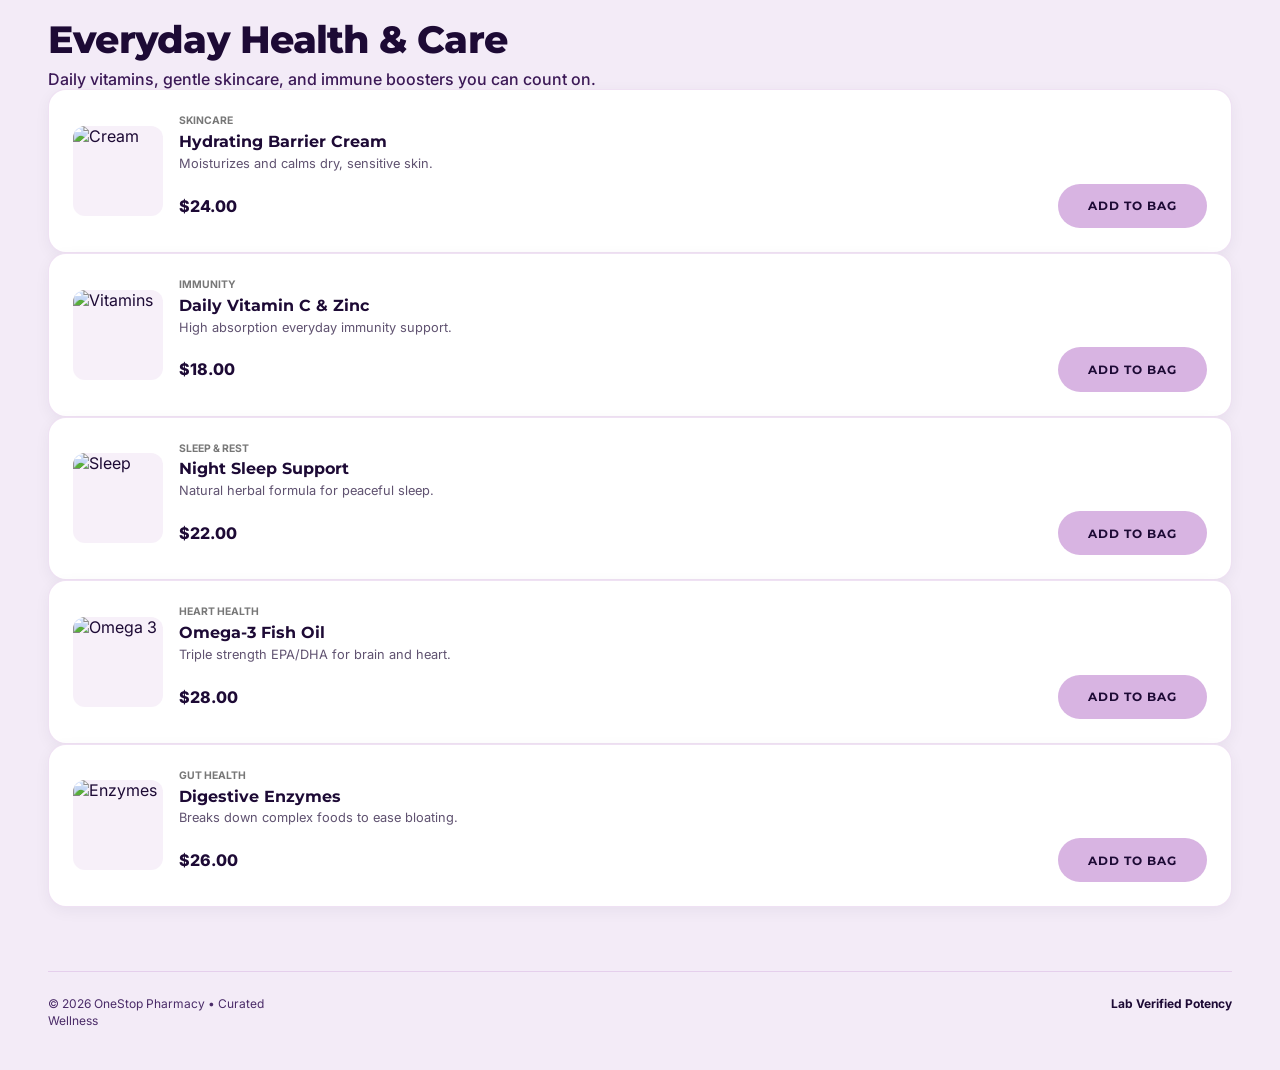
==== commit d7ab1008: "added new products, updated cart quantity controls, and fixed mobile search panel" ====
--- a/pages/apothecary.html
+++ b/pages/apothecary.html
@@ -34,43 +34,89 @@
   <h2 class="store-title">Everyday Health & Care</h2>
   <p class="store-desc">Daily vitamins, gentle skincare, and immune boosters you can count on.</p>
 
-  <div class="grid" id="productGrid">
-    <div class="item" data-name="hydrating barrier cream skincare">
-      <div>
-        <span style="font-size: 0.7rem; font-weight: 700; color: #777; text-transform: uppercase;">Skincare</span>
-        <h4 style="margin-top: 0.3rem; font-size: 1.1rem; font-weight: 800; color: #1D0A35;">Hydrating Barrier Cream</h4>
-        <p style="font-size: 0.85rem; margin-top: 0.3rem; color: #555;">Moisturizes and calms dry, sensitive skin.</p>
-      </div>
-      <div class="price-row">
-        <span style="font-weight: 800; font-size: 1rem; color: #1D0A35;">$24.00</span>
-        <button onclick="addToBag(this)" style="background: #1D0A35; color: #FFF; padding: 0.45rem 1.1rem; border: none; cursor: pointer; border-radius: 9999px; font-weight: 700; font-size: 0.7rem; text-transform: uppercase;">Add to Bag</button>
-      </div>
+  <div class="store-grid">
+      
+      <!-- ITEM 1 -->
+      <div class="item" data-name="hydrating barrier cream" style="display: flex; flex-direction: row; gap: 1rem; align-items: center; text-align: left;">
+        <div style="width: 90px; height: 90px; flex-shrink: 0; border-radius: 12px; overflow: hidden; background: rgba(216, 180, 226, 0.2);">
+          <img src="https://images.unsplash.com/photo-1620916566398-39f1143ab7be?auto=format&fit=crop&w=200&q=80" alt="Cream" style="width: 100%; height: 100%; object-fit: cover;">
+        </div>
+        <div style="flex: 1; display: flex; flex-direction: column; justify-content: center;">
+          <div class="cat" style="font-size: 0.65rem; font-weight: 700; color: #777; text-transform: uppercase;">SKINCARE</div>
+          <h4 style="margin: 0.3rem 0; font-size: 1rem;">Hydrating Barrier Cream</h4>
+          <p style="margin: 0; font-size: 0.8rem; opacity: 0.7;">Moisturizes and calms dry, sensitive skin.</p>
+          <div style="display: flex; justify-content: space-between; align-items: center; margin-top: 0.8rem;">
+            <div class="price" style="font-weight: 800;">$24.00</div>
+            <button class="btn-pill btn-primary" onclick="addToCart('hydrating-barrier-cream', 'Hydrating Barrier Cream', 24.00, this)">ADD TO BAG</button>
+          </div>
+        </div>
+      </div>
+
+      <!-- ITEM 2 -->
+      <div class="item" data-name="daily vitamin c & zinc" style="display: flex; flex-direction: row; gap: 1rem; align-items: center; text-align: left;">
+        <div style="width: 90px; height: 90px; flex-shrink: 0; border-radius: 12px; overflow: hidden; background: rgba(216, 180, 226, 0.2);">
+          <img src="https://naturesfieldng.com/wp-content/uploads/2026/06/Vitamin-C-500mg-Plus-Zinc-15mg-e1780665689160.png" alt="Vitamins" style="width: 100%; height: 100%; object-fit: cover;">
+        </div>
+        <div style="flex: 1; display: flex; flex-direction: column; justify-content: center;">
+          <div class="cat" style="font-size: 0.65rem; font-weight: 700; color: #777; text-transform: uppercase;">IMMUNITY</div>
+          <h4 style="margin: 0.3rem 0; font-size: 1rem;">Daily Vitamin C & Zinc</h4>
+          <p style="margin: 0; font-size: 0.8rem; opacity: 0.7;">High absorption everyday immunity support.</p>
+          <div style="display: flex; justify-content: space-between; align-items: center; margin-top: 0.8rem;">
+            <div class="price" style="font-weight: 800;">$18.00</div>
+            <button class="btn-pill btn-primary" onclick="addToCart('daily-vitamin-c-zinc', 'Daily Vitamin C & Zinc', 18.00, this)">ADD TO BAG</button>
+          </div>
+        </div>
+      </div>
+
+      <!-- ITEM 3 -->
+      <div class="item" data-name="night sleep support" style="display: flex; flex-direction: row; gap: 1rem; align-items: center; text-align: left;">
+        <div style="width: 90px; height: 90px; flex-shrink: 0; border-radius: 12px; overflow: hidden; background: rgba(216, 180, 226, 0.2);">
+          <img src="https://naturesfieldng.com/wp-content/uploads/2024/03/Naturesfield-CalmNite_5.webp" alt="Sleep" style="width: 100%; height: 100%; object-fit: cover;">
+        </div>
+        <div style="flex: 1; display: flex; flex-direction: column; justify-content: center;">
+          <div class="cat" style="font-size: 0.65rem; font-weight: 700; color: #777; text-transform: uppercase;">SLEEP & REST</div>
+          <h4 style="margin: 0.3rem 0; font-size: 1rem;">Night Sleep Support</h4>
+          <p style="margin: 0; font-size: 0.8rem; opacity: 0.7;">Natural herbal formula for peaceful sleep.</p>
+          <div style="display: flex; justify-content: space-between; align-items: center; margin-top: 0.8rem;">
+            <div class="price" style="font-weight: 800;">$22.00</div>
+            <button class="btn-pill btn-primary" onclick="addToCart('night-sleep-support', 'Night Sleep Support', 22.00, this)">ADD TO BAG</button>
+          </div>
+        </div>
+      </div>
+
+      <!-- ITEM 4 -->
+      <div class="item" data-name="omega 3 fish oil" style="display: flex; flex-direction: row; gap: 1rem; align-items: center; text-align: left;">
+        <div style="width: 90px; height: 90px; flex-shrink: 0; border-radius: 12px; overflow: hidden; background: rgba(216, 180, 226, 0.2);">
+          <img src="https://encrypted-tbn0.gstatic.com/images?q=tbn:ANd9GcT-fH1Ol3tRSnUnsEAoDfu8LqM_Alk7zMCeNHx3mkDu7Qm3FfjejgZ8k8w&s=10" alt="Omega 3" style="width: 100%; height: 100%; object-fit: cover;">
+        </div>
+        <div style="flex: 1; display: flex; flex-direction: column; justify-content: center;">
+          <div class="cat" style="font-size: 0.65rem; font-weight: 700; color: #777; text-transform: uppercase;">HEART HEALTH</div>
+          <h4 style="margin: 0.3rem 0; font-size: 1rem;">Omega-3 Fish Oil</h4>
+          <p style="margin: 0; font-size: 0.8rem; opacity: 0.7;">Triple strength EPA/DHA for brain and heart.</p>
+          <div style="display: flex; justify-content: space-between; align-items: center; margin-top: 0.8rem;">
+            <div class="price" style="font-weight: 800;">$28.00</div>
+            <button class="btn-pill btn-primary" onclick="addToCart('omega-3-fish-oil', 'Omega-3 Fish Oil', 28.00, this)">ADD TO BAG</button>
+          </div>
+        </div>
+      </div>
+
+      <!-- ITEM 5 -->
+      <div class="item" data-name="digestive enzymes" style="display: flex; flex-direction: row; gap: 1rem; align-items: center; text-align: left;">
+        <div style="width: 90px; height: 90px; flex-shrink: 0; border-radius: 12px; overflow: hidden; background: rgba(216, 180, 226, 0.2);">
+          <img src="https://encrypted-tbn0.gstatic.com/images?q=tbn:ANd9GcRlVYNkg7Gza08MoiGEszAhJF51HR8ylpMytlBtkZ4PoWQmIPhCIDVUJWo&s=10" alt="Enzymes" style="width: 100%; height: 100%; object-fit: cover;">
+        </div>
+        <div style="flex: 1; display: flex; flex-direction: column; justify-content: center;">
+          <div class="cat" style="font-size: 0.65rem; font-weight: 700; color: #777; text-transform: uppercase;">GUT HEALTH</div>
+          <h4 style="margin: 0.3rem 0; font-size: 1rem;">Digestive Enzymes</h4>
+          <p style="margin: 0; font-size: 0.8rem; opacity: 0.7;">Breaks down complex foods to ease bloating.</p>
+          <div style="display: flex; justify-content: space-between; align-items: center; margin-top: 0.8rem;">
+            <div class="price" style="font-weight: 800;">$26.00</div>
+            <button class="btn-pill btn-primary" onclick="addToCart('digestive-enzymes', 'Digestive Enzymes', 26.00, this)">ADD TO BAG</button>
+          </div>
+        </div>
+      </div>
+
     </div>
-
-    <div class="item" data-name="daily vitamin c zinc immunity">
-      <div>
-        <span style="font-size: 0.7rem; font-weight: 700; color: #777; text-transform: uppercase;">Immunity</span>
-        <h4 style="margin-top: 0.3rem; font-size: 1.1rem; font-weight: 800; color: #1D0A35;">Daily Vitamin C & Zinc</h4>
-        <p style="font-size: 0.85rem; margin-top: 0.3rem; color: #555;">High absorption everyday immunity support.</p>
-      </div>
-      <div class="price-row">
-        <span style="font-weight: 800; font-size: 1rem; color: #1D0A35;">$18.00</span>
-        <button onclick="addToBag(this)" style="background: #1D0A35; color: #FFF; padding: 0.45rem 1.1rem; border: none; cursor: pointer; border-radius: 9999px; font-weight: 700; font-size: 0.7rem; text-transform: uppercase;">Add to Bag</button>
-      </div>
-    </div>
-
-    <div class="item" data-name="night sleep support rest recovery">
-      <div>
-        <span style="font-size: 0.7rem; font-weight: 700; color: #777; text-transform: uppercase;">Sleep & Rest</span>
-        <h4 style="margin-top: 0.3rem; font-size: 1.1rem; font-weight: 800; color: #1D0A35;">Night Sleep Support</h4>
-        <p style="font-size: 0.85rem; margin-top: 0.3rem; color: #555;">Natural herbal formula for peaceful sleep.</p>
-      </div>
-      <div class="price-row">
-        <span style="font-weight: 800; font-size: 1rem; color: #1D0A35;">$22.00</span>
-        <button onclick="addToBag(this)" style="background: #1D0A35; color: #FFF; padding: 0.45rem 1.1rem; border: none; cursor: pointer; border-radius: 9999px; font-weight: 700; font-size: 0.7rem; text-transform: uppercase;">Add to Bag</button>
-      </div>
-    </div>
-  </div>
 
   <footer style="margin-top: 4rem; padding-top: 1.5rem; border-top: 1px solid rgba(216, 180, 226, 0.5); display: flex; justify-content: space-between; align-items: flex-start; font-size: 0.75rem; color: #4A2B68; line-height: 1.4;">
     <div>&copy; 2026 OneStop Pharmacy &bull; Curated<br>Wellness</div>
@@ -114,24 +160,51 @@
           item.style.display = text.includes(q) ? 'flex' : 'none';
         });
       } else if (e.data.type === 'THEME_CHANGE') {
-        const isLight = e.data.theme === 'light';
-        if (isLight) {
-          document.body.classList.add('light-theme');
-          document.documentElement.classList.add('light-theme');
-        } else {
-          document.body.classList.remove('light-theme');
-          document.documentElement.classList.remove('light-theme');
+        // ... (your existing theme logic) ...
+      } else if (e.data.type === 'WAKE_UP') {
+        // ... (your existing wake-up logic) ...
+        
+      // --- NEW LOGIC: Smooth Scroll and Highlight ---
+      } else if (e.data.type === 'SCROLL_TO_ITEM') {
+        // Find the product by checking the h4 text
+        const headers = Array.from(document.querySelectorAll('.item h4'));
+        const targetHeader = headers.find(h4 => h4.textContent.trim() === e.data.itemName);
+        
+        if (targetHeader) {
+          const itemCard = targetHeader.closest('.item');
+          
+          // Scroll the item to the center of the screen
+          itemCard.scrollIntoView({ behavior: 'smooth', block: 'center' });
+          
+          // Flash a border highlight so the user knows exactly which one it is
+          const originalBorder = itemCard.style.borderColor;
+          const originalShadow = itemCard.style.boxShadow;
+          
+          itemCard.style.borderColor = '#1D0A35';
+          itemCard.style.boxShadow = '0 8px 25px rgba(29, 10, 53, 0.15)';
+          
+          setTimeout(() => {
+            itemCard.style.borderColor = originalBorder;
+            itemCard.style.boxShadow = originalShadow;
+          }, 1500);
         }
-      } else if (e.data.type === 'WAKE_UP') {
-        window.dispatchEvent(new Event('resize'));
-        document.body.style.transform = 'translateZ(0)';
-        setTimeout(() => document.body.style.transform = 'none', 50);
       }
     });
-
-    if (window.parent && window.parent.document.body.classList.contains('light-theme')) {
-      document.body.classList.add('light-theme');
-      document.documentElement.classList.add('light-theme');
+    function addToCart(id, name, price, btnEl) {
+      // 1. Send the item up to the main app's cart listener
+      window.parent.postMessage({ 
+        type: 'ADD_TO_CART', 
+        item: { id, name, price } 
+      }, '*');
+
+      // 2. Give the user some quick visual feedback
+      const originalText = btnEl.innerText;
+      btnEl.innerText = '✓ ADDED';
+      
+      // 3. Reset the button after a second
+      setTimeout(() => {
+        btnEl.innerText = originalText;
+      }, 1500);
     }
   </script>
 </body>
--- a/styles.css
+++ b/styles.css
@@ -240,4 +240,74 @@
   .deck-stage { padding-top: 75px !important; }
   
   .home-content { padding: 1.5rem; }
+}
+
+/* ==========================================
+   GLOBAL SEARCH OVERLAY
+   ========================================== */
+.search-overlay {
+  position: absolute;
+  top: 80px; /* Sits just below the header */
+  left: 50%;
+  transform: translateX(-50%);
+  width: 90%;
+  max-width: 600px;
+  background: #FFFFFF;
+  border-radius: 18px;
+  box-shadow: 0 15px 40px rgba(29, 10, 53, 0.15);
+  border: 1px solid rgba(216, 180, 226, 0.4);
+  z-index: 9999;
+  max-height: 450px;
+  display: flex;
+  flex-direction: column;
+  overflow: hidden;
+}
+
+/* Dark theme overrides if your main app uses it */
+body:not(.light-theme) .search-overlay {
+  background: #1D0A35;
+  border-color: rgba(255, 255, 255, 0.1);
+  box-shadow: 0 15px 40px rgba(0, 0, 0, 0.3);
+}
+
+.search-overlay-header {
+  padding: 1rem 1.5rem;
+  border-bottom: 1px solid rgba(216, 180, 226, 0.3);
+  display: flex;
+  justify-content: space-between;
+  align-items: center;
+}
+
+.search-results-list {
+  padding: 0.5rem;
+  overflow-y: auto;
+  -webkit-overflow-scrolling: touch;
+}
+
+.search-result-item {
+  display: flex;
+  justify-content: space-between;
+  align-items: center;
+  padding: 1rem;
+  border-radius: 12px;
+  transition: background-color 0.2s ease;
+}
+
+.search-result-item:hover {
+  background-color: rgba(216, 180, 226, 0.15);
+}
+
+body:not(.light-theme) .search-result-item:hover {
+  background-color: rgba(255, 255, 255, 0.05);
+}
+
+.search-result-info h4 { margin: 0.2rem 0; font-size: 1rem; font-weight: 800; }
+.search-result-info p { margin: 0; font-size: 0.8rem; color: #666; }
+.search-result-action { display: flex; align-items: center; gap: 1rem; }
+
+/* Push search overlay down on mobile to clear the expanded search bar */
+@media (max-width: 600px) {
+  .search-overlay {
+    top: 135px; /* Adjust slightly if you need a bit more or less clearance */
+  }
 }
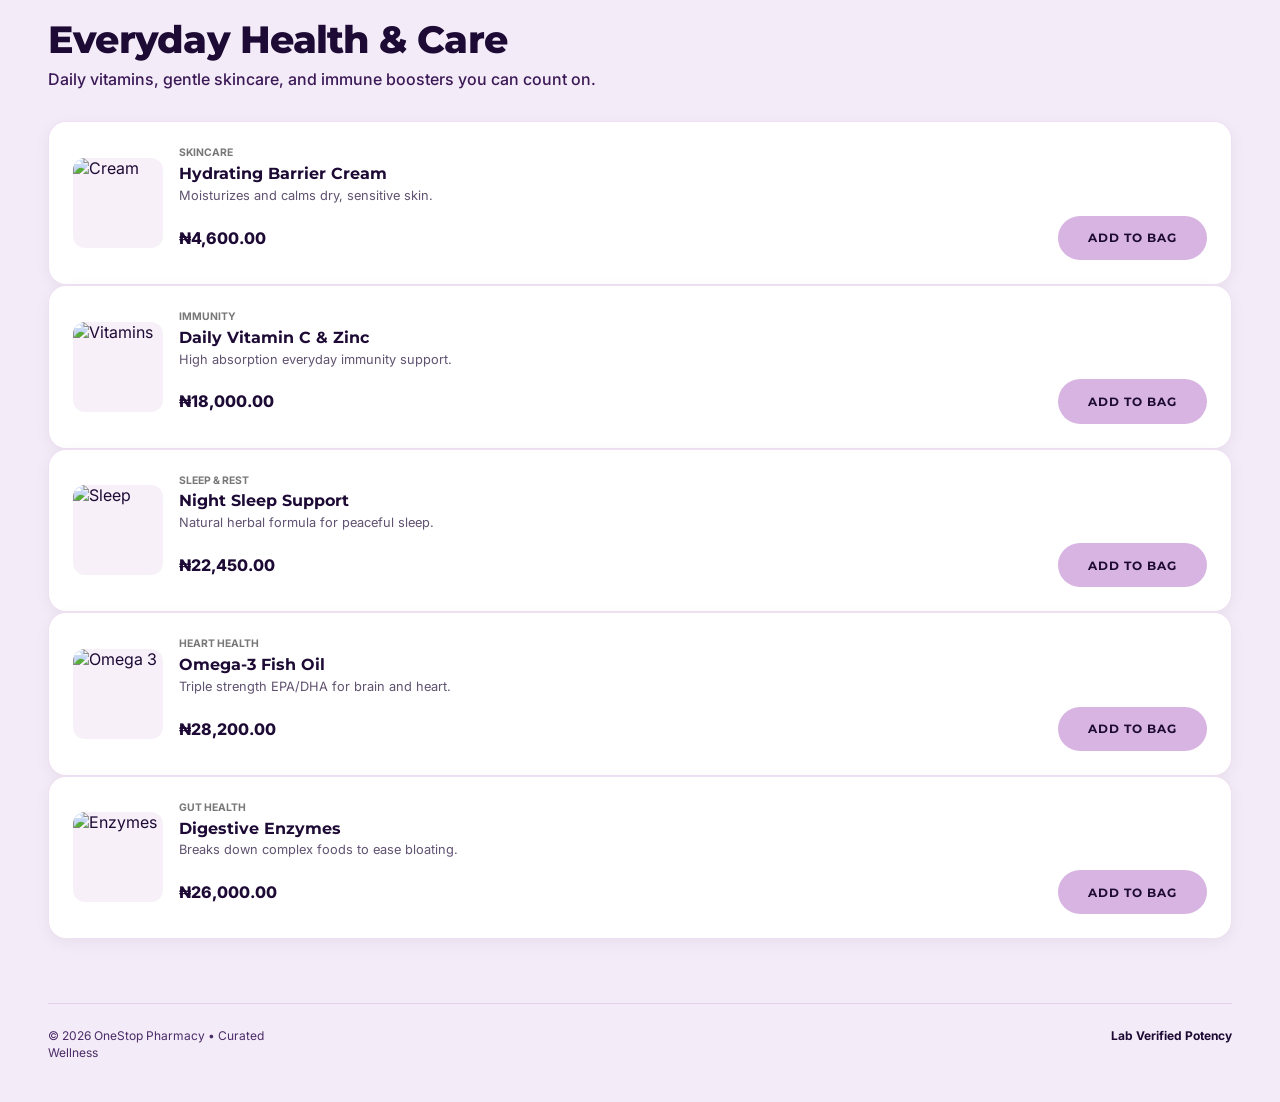
==== commit 207f0050: "Updated store currency to Naira, fixed search click-outside bug, and adjusted product layouts" ====
--- a/pages/apothecary.html
+++ b/pages/apothecary.html
@@ -34,7 +34,7 @@
   <h2 class="store-title">Everyday Health & Care</h2>
   <p class="store-desc">Daily vitamins, gentle skincare, and immune boosters you can count on.</p>
 
-  <div class="store-grid">
+  <div class="store-grid" style="margin-top: 2rem;">
       
       <!-- ITEM 1 -->
       <div class="item" data-name="hydrating barrier cream" style="display: flex; flex-direction: row; gap: 1rem; align-items: center; text-align: left;">
@@ -46,8 +46,8 @@
           <h4 style="margin: 0.3rem 0; font-size: 1rem;">Hydrating Barrier Cream</h4>
           <p style="margin: 0; font-size: 0.8rem; opacity: 0.7;">Moisturizes and calms dry, sensitive skin.</p>
           <div style="display: flex; justify-content: space-between; align-items: center; margin-top: 0.8rem;">
-            <div class="price" style="font-weight: 800;">$24.00</div>
-            <button class="btn-pill btn-primary" onclick="addToCart('hydrating-barrier-cream', 'Hydrating Barrier Cream', 24.00, this)">ADD TO BAG</button>
+            <div class="price" style="font-weight: 800;">₦4,600.00</div>
+            <button class="btn-pill btn-primary" onclick="addToCart('hydrating-barrier-cream', 'Hydrating Barrier Cream', 4600.00, this)">ADD TO BAG</button>
           </div>
         </div>
       </div>
@@ -62,8 +62,8 @@
           <h4 style="margin: 0.3rem 0; font-size: 1rem;">Daily Vitamin C & Zinc</h4>
           <p style="margin: 0; font-size: 0.8rem; opacity: 0.7;">High absorption everyday immunity support.</p>
           <div style="display: flex; justify-content: space-between; align-items: center; margin-top: 0.8rem;">
-            <div class="price" style="font-weight: 800;">$18.00</div>
-            <button class="btn-pill btn-primary" onclick="addToCart('daily-vitamin-c-zinc', 'Daily Vitamin C & Zinc', 18.00, this)">ADD TO BAG</button>
+            <div class="price" style="font-weight: 800;">₦18,000.00</div>
+            <button class="btn-pill btn-primary" onclick="addToCart('daily-vitamin-c-zinc', 'Daily Vitamin C & Zinc', 18000.00, this)">ADD TO BAG</button>
           </div>
         </div>
       </div>
@@ -78,8 +78,8 @@
           <h4 style="margin: 0.3rem 0; font-size: 1rem;">Night Sleep Support</h4>
           <p style="margin: 0; font-size: 0.8rem; opacity: 0.7;">Natural herbal formula for peaceful sleep.</p>
           <div style="display: flex; justify-content: space-between; align-items: center; margin-top: 0.8rem;">
-            <div class="price" style="font-weight: 800;">$22.00</div>
-            <button class="btn-pill btn-primary" onclick="addToCart('night-sleep-support', 'Night Sleep Support', 22.00, this)">ADD TO BAG</button>
+            <div class="price" style="font-weight: 800;">₦22,450.00</div>
+            <button class="btn-pill btn-primary" onclick="addToCart('night-sleep-support', 'Night Sleep Support', 22450.00, this)">ADD TO BAG</button>
           </div>
         </div>
       </div>
@@ -94,8 +94,8 @@
           <h4 style="margin: 0.3rem 0; font-size: 1rem;">Omega-3 Fish Oil</h4>
           <p style="margin: 0; font-size: 0.8rem; opacity: 0.7;">Triple strength EPA/DHA for brain and heart.</p>
           <div style="display: flex; justify-content: space-between; align-items: center; margin-top: 0.8rem;">
-            <div class="price" style="font-weight: 800;">$28.00</div>
-            <button class="btn-pill btn-primary" onclick="addToCart('omega-3-fish-oil', 'Omega-3 Fish Oil', 28.00, this)">ADD TO BAG</button>
+            <div class="price" style="font-weight: 800;">₦28,200.00</div>
+            <button class="btn-pill btn-primary" onclick="addToCart('omega-3-fish-oil', 'Omega-3 Fish Oil', 28200.00, this)">ADD TO BAG</button>
           </div>
         </div>
       </div>
@@ -110,8 +110,8 @@
           <h4 style="margin: 0.3rem 0; font-size: 1rem;">Digestive Enzymes</h4>
           <p style="margin: 0; font-size: 0.8rem; opacity: 0.7;">Breaks down complex foods to ease bloating.</p>
           <div style="display: flex; justify-content: space-between; align-items: center; margin-top: 0.8rem;">
-            <div class="price" style="font-weight: 800;">$26.00</div>
-            <button class="btn-pill btn-primary" onclick="addToCart('digestive-enzymes', 'Digestive Enzymes', 26.00, this)">ADD TO BAG</button>
+            <div class="price" style="font-weight: 800;">₦26,000.00</div>
+            <button class="btn-pill btn-primary" onclick="addToCart('digestive-enzymes', 'Digestive Enzymes', 26000.00, this)">ADD TO BAG</button>
           </div>
         </div>
       </div>
@@ -206,6 +206,11 @@
         btnEl.innerText = originalText;
       }, 1500);
     }
+
+    // Tell the parent window to close the search overlay if clicked anywhere in this page
+    document.addEventListener('click', () => {
+      window.parent.postMessage({ type: 'CLOSE_SEARCH' }, '*');
+    });
   </script>
 </body>
 </html>
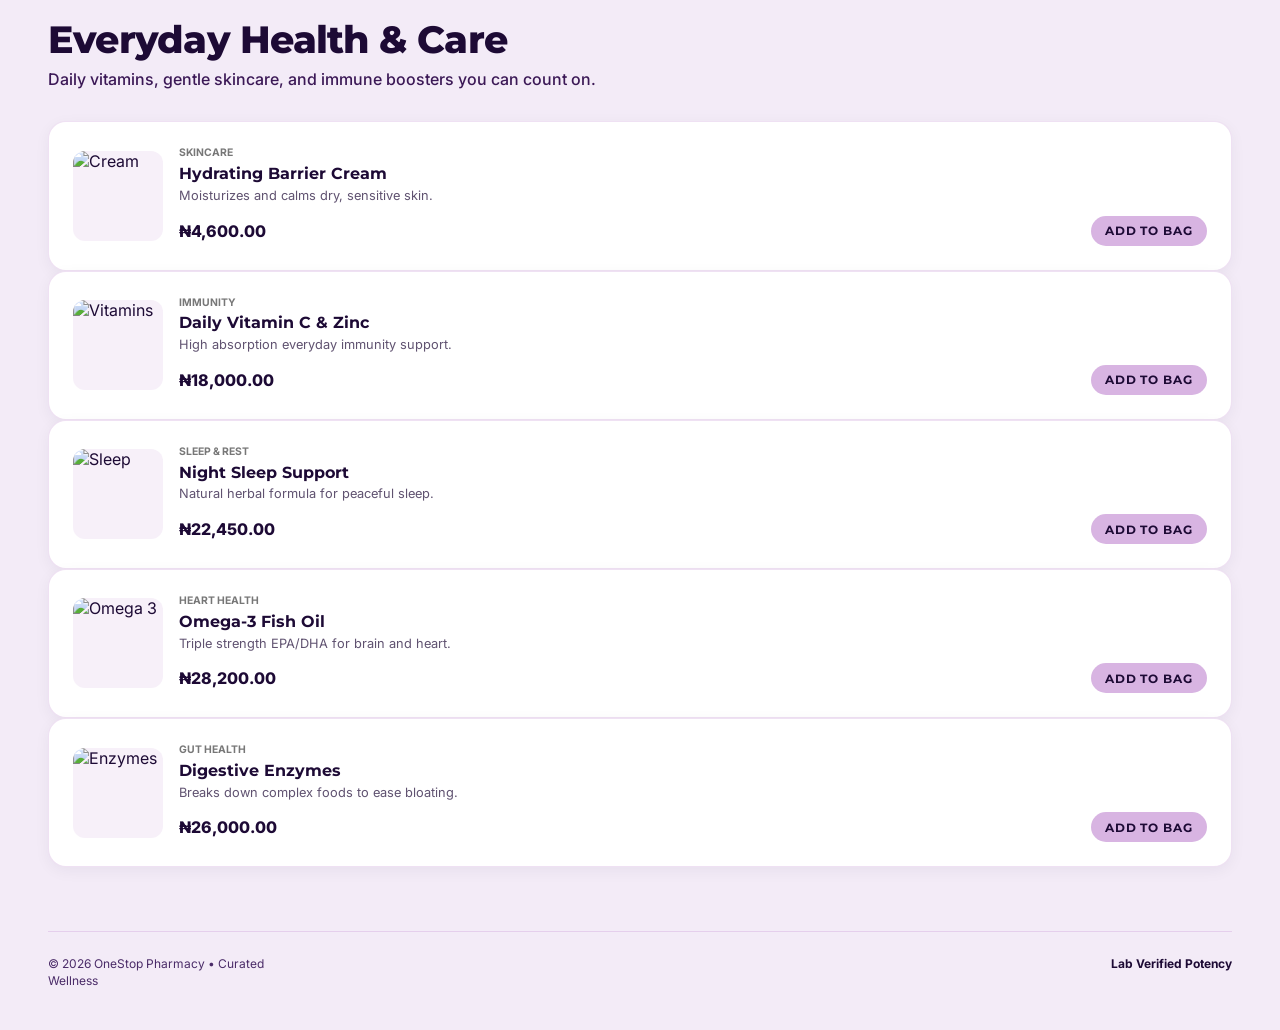
==== commit 8c38c03d: "Fixed mobile button wrapping and sizing in the store" ====
--- a/pages/apothecary.html
+++ b/pages/apothecary.html
@@ -47,7 +47,7 @@
           <p style="margin: 0; font-size: 0.8rem; opacity: 0.7;">Moisturizes and calms dry, sensitive skin.</p>
           <div style="display: flex; justify-content: space-between; align-items: center; margin-top: 0.8rem;">
             <div class="price" style="font-weight: 800;">₦4,600.00</div>
-            <button class="btn-pill btn-primary" onclick="addToCart('hydrating-barrier-cream', 'Hydrating Barrier Cream', 4600.00, this)">ADD TO BAG</button>
+            <button class="btn-pill btn-primary" style="white-space: nowrap; font-size: 0.75rem; padding: 0.4rem 0.8rem;" onclick="addToCart('hydrating-barrier-cream', 'Hydrating Barrier Cream', 4600, this)">ADD TO BAG</button>
           </div>
         </div>
       </div>
@@ -63,7 +63,7 @@
           <p style="margin: 0; font-size: 0.8rem; opacity: 0.7;">High absorption everyday immunity support.</p>
           <div style="display: flex; justify-content: space-between; align-items: center; margin-top: 0.8rem;">
             <div class="price" style="font-weight: 800;">₦18,000.00</div>
-            <button class="btn-pill btn-primary" onclick="addToCart('daily-vitamin-c-zinc', 'Daily Vitamin C & Zinc', 18000.00, this)">ADD TO BAG</button>
+            <button class="btn-pill btn-primary" style="white-space: nowrap; font-size: 0.75rem; padding: 0.4rem 0.8rem;" onclick="addToCart('daily-vitamin-c-zinc', 'Daily Vitamin C & Zinc', 18000.00, this)">ADD TO BAG</button>
           </div>
         </div>
       </div>
@@ -79,7 +79,7 @@
           <p style="margin: 0; font-size: 0.8rem; opacity: 0.7;">Natural herbal formula for peaceful sleep.</p>
           <div style="display: flex; justify-content: space-between; align-items: center; margin-top: 0.8rem;">
             <div class="price" style="font-weight: 800;">₦22,450.00</div>
-            <button class="btn-pill btn-primary" onclick="addToCart('night-sleep-support', 'Night Sleep Support', 22450.00, this)">ADD TO BAG</button>
+            <button class="btn-pill btn-primary" style="white-space: nowrap; font-size: 0.75rem; padding: 0.4rem 0.8rem;" onclick="addToCart('night-sleep-support', 'Night Sleep Support', 22450.00, this)">ADD TO BAG</button>
           </div>
         </div>
       </div>
@@ -95,7 +95,7 @@
           <p style="margin: 0; font-size: 0.8rem; opacity: 0.7;">Triple strength EPA/DHA for brain and heart.</p>
           <div style="display: flex; justify-content: space-between; align-items: center; margin-top: 0.8rem;">
             <div class="price" style="font-weight: 800;">₦28,200.00</div>
-            <button class="btn-pill btn-primary" onclick="addToCart('omega-3-fish-oil', 'Omega-3 Fish Oil', 28200.00, this)">ADD TO BAG</button>
+            <button class="btn-pill btn-primary" style="white-space: nowrap; font-size: 0.75rem; padding: 0.4rem 0.8rem;" onclick="addToCart('omega-3-fish-oil', 'Omega-3 Fish Oil', 28200.00, this)">ADD TO BAG</button>
           </div>
         </div>
       </div>
@@ -111,7 +111,7 @@
           <p style="margin: 0; font-size: 0.8rem; opacity: 0.7;">Breaks down complex foods to ease bloating.</p>
           <div style="display: flex; justify-content: space-between; align-items: center; margin-top: 0.8rem;">
             <div class="price" style="font-weight: 800;">₦26,000.00</div>
-            <button class="btn-pill btn-primary" onclick="addToCart('digestive-enzymes', 'Digestive Enzymes', 26000.00, this)">ADD TO BAG</button>
+            <button class="btn-pill btn-primary" style="white-space: nowrap; font-size: 0.75rem; padding: 0.4rem 0.8rem;" onclick="addToCart('digestive-enzymes', 'Digestive Enzymes', 26000.00, this)">ADD TO BAG</button>
           </div>
         </div>
       </div>
